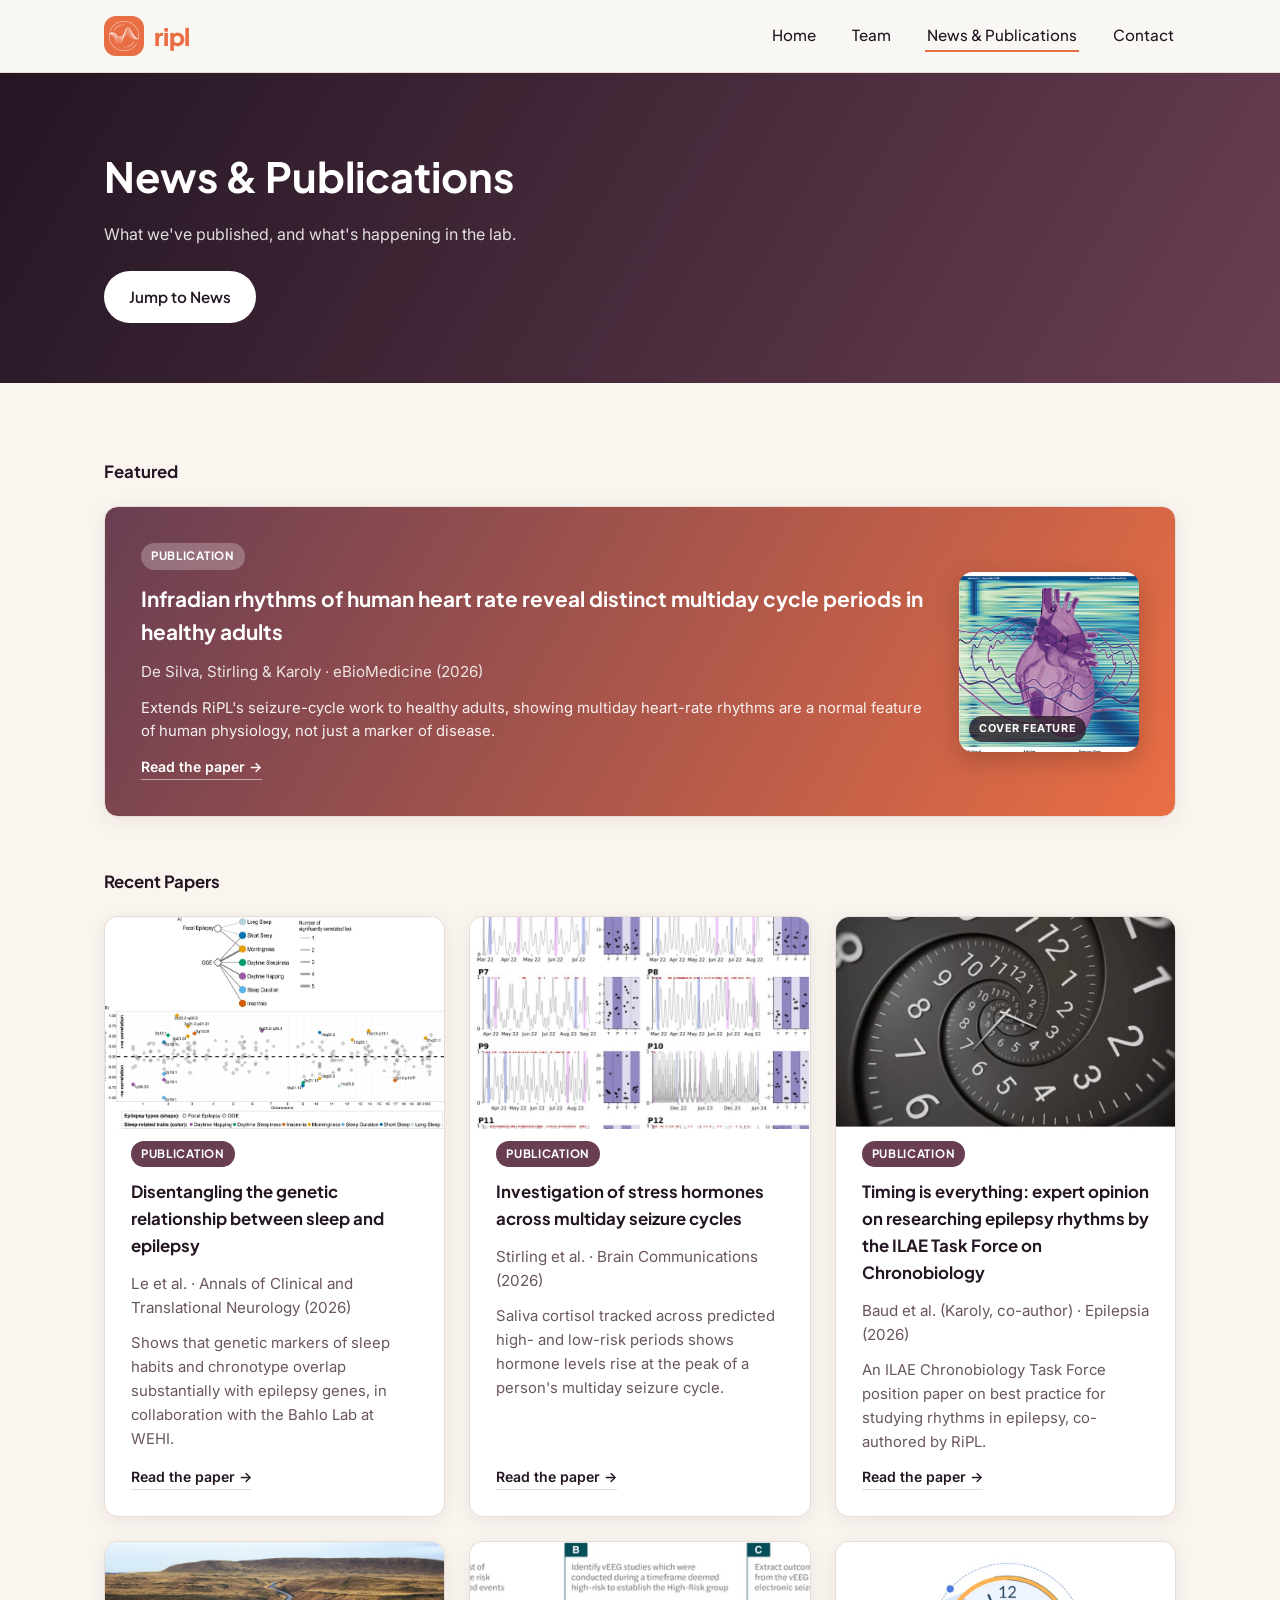
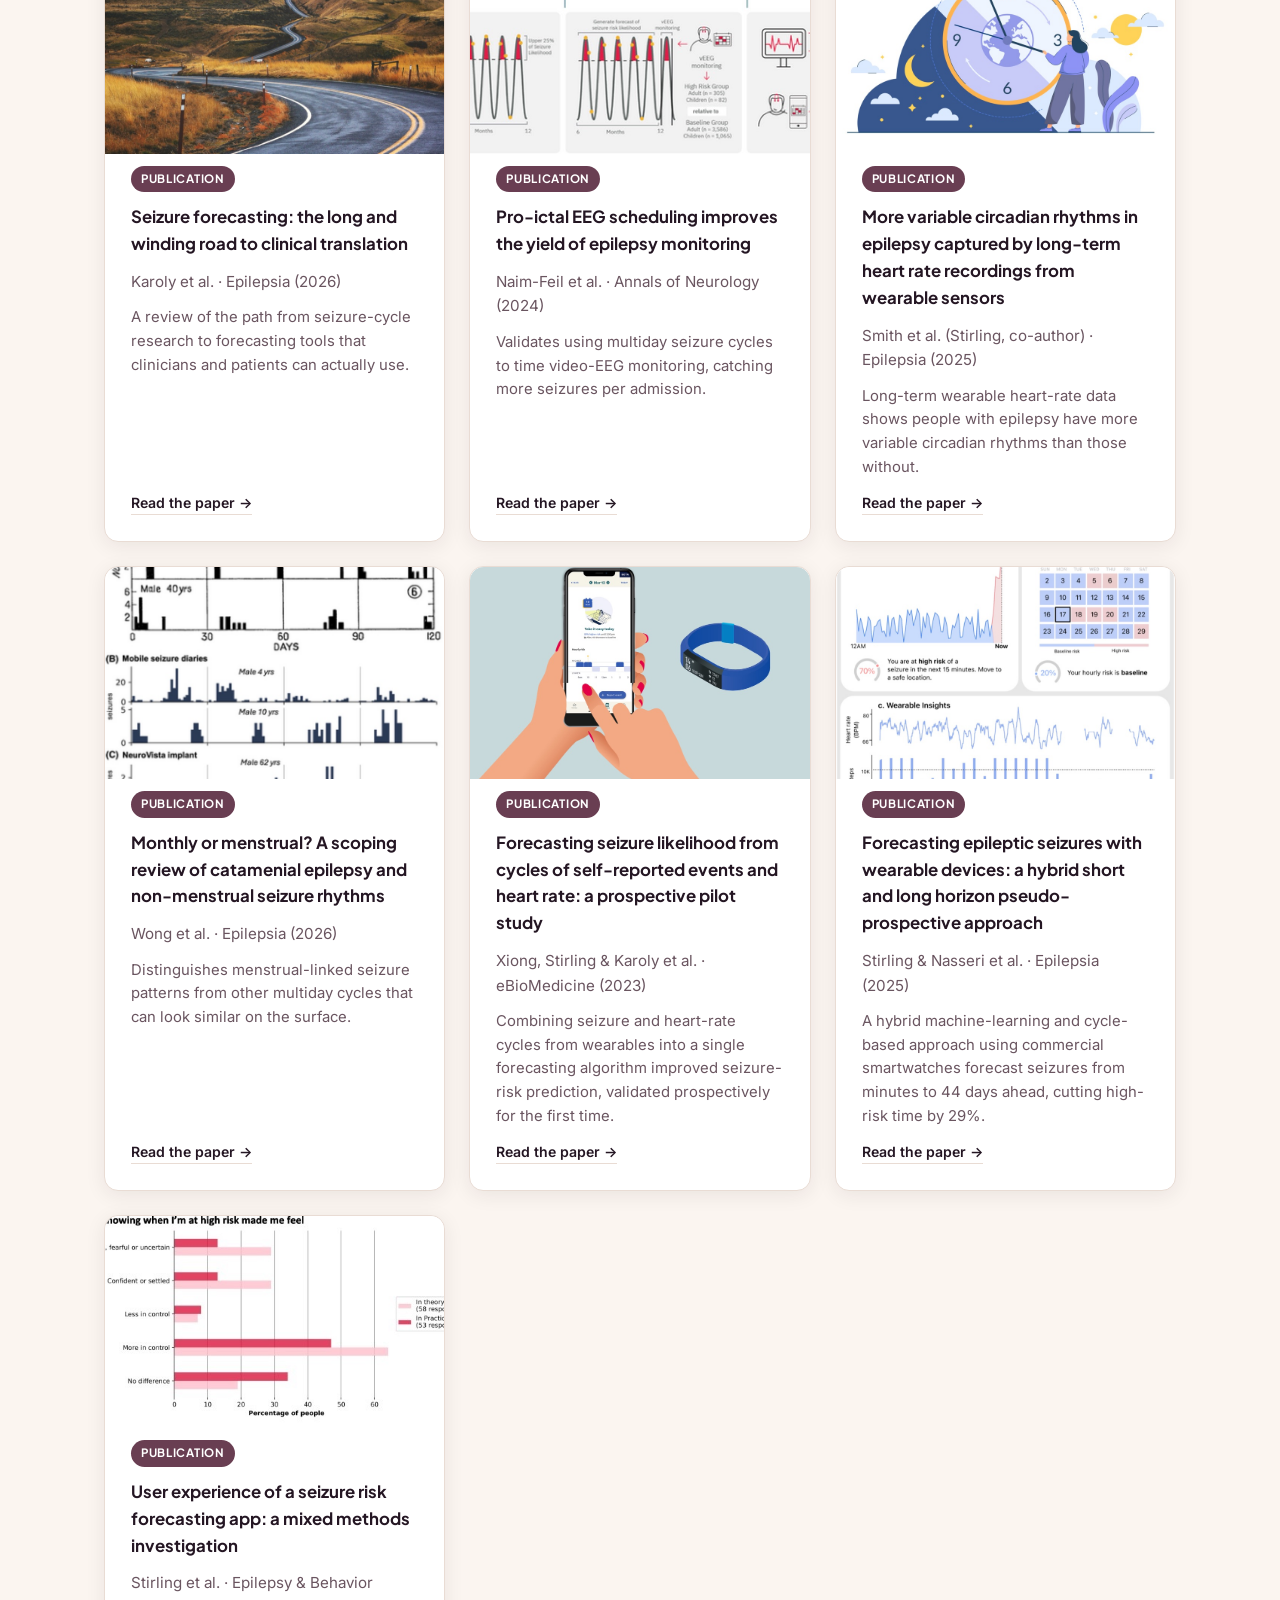
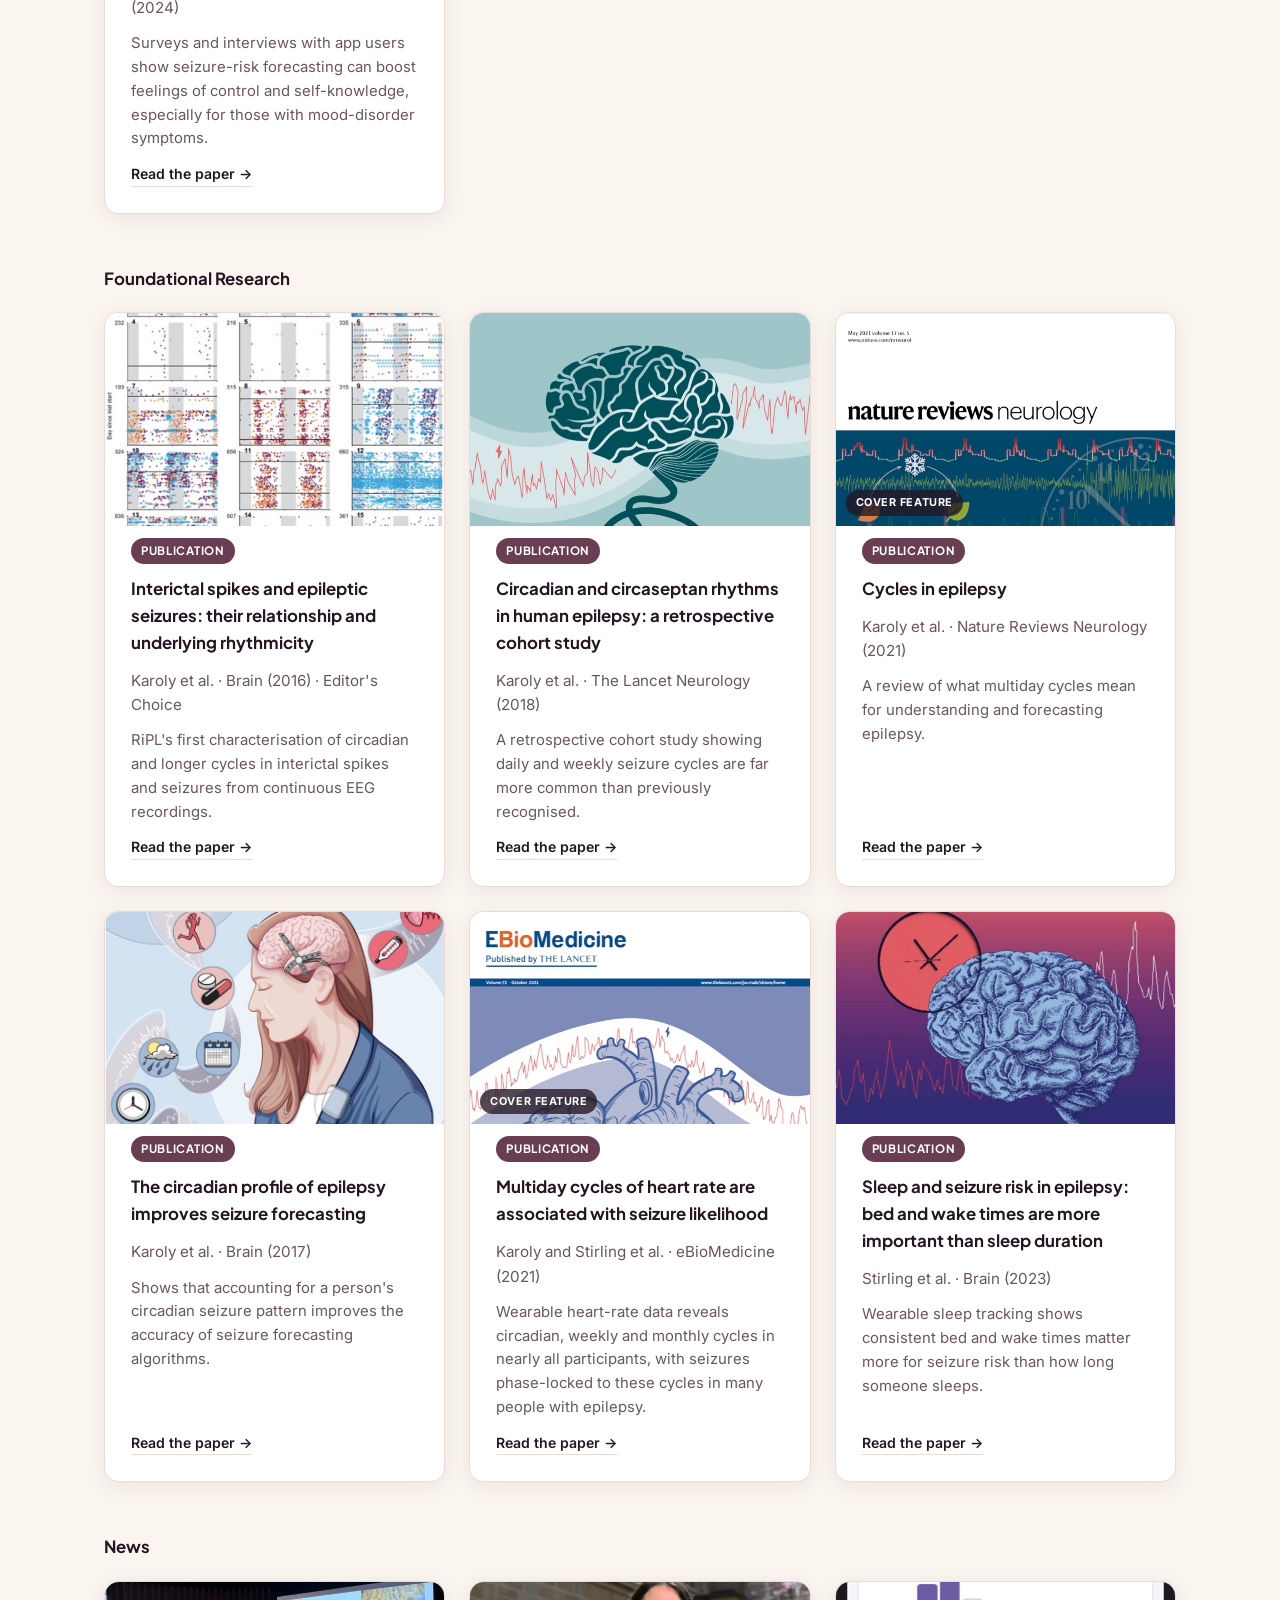
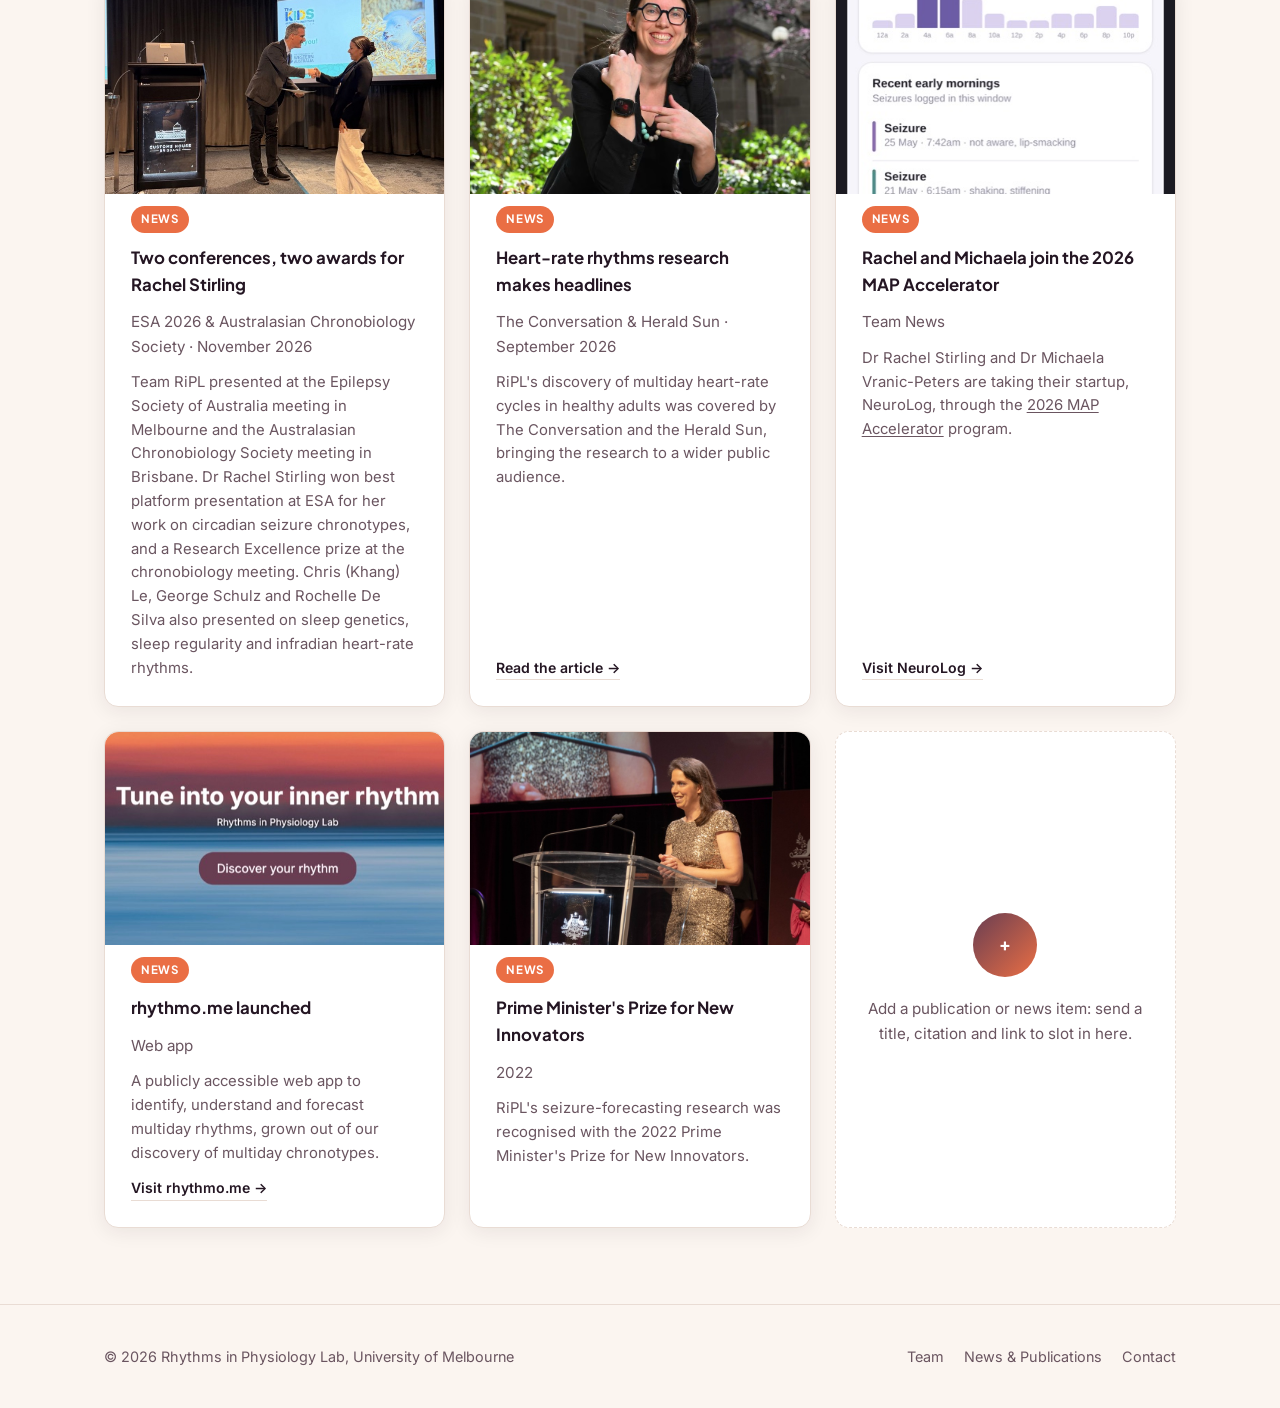
==== publications.html @ e1f2fd26 "Add Jump to News button to News & Publications hero Co-Authored-By: Claude Sonnet 5.5 <noreply@anthr" ====
<!DOCTYPE html>
<html lang="en">
<head>
<meta charset="UTF-8">
<meta name="viewport" content="width=device-width, initial-scale=1.0">
<title>News &amp; Publications | RiPL</title>
<meta name="description" content="Latest news and scientific publications from the Rhythms in Physiology Lab, University of Melbourne.">
<link rel="stylesheet" href="css/style.css?v=5">
<link rel="preconnect" href="https://fonts.googleapis.com">
<link rel="preconnect" href="https://fonts.gstatic.com" crossorigin>
<link href="https://fonts.googleapis.com/css2?family=Plus+Jakarta+Sans:wght@600;700;800&family=Inter:wght@400;500;600&display=swap" rel="stylesheet">
<link rel="icon" type="image/png" href="[data-uri]">
</head>
<body>

<header class="site-header">
  <nav class="nav">
    <a href="index.html" class="logo" aria-label="Rhythms in Physiology Lab (RiPL) home"><span class="logo-chip"><img src="assets/logo-mark.png" alt=""></span><span class="logo-word">ripl</span></a>
    <button class="nav-toggle" aria-label="Toggle navigation" aria-expanded="false">
      <span></span><span></span><span></span>
    </button>
    <ul class="nav-links">
      <li><a href="index.html">Home</a></li>
      <li><a href="team.html">Team</a></li>
      <li><a href="publications.html" aria-current="page">News &amp; Publications</a></li>
      <li><a href="index.html#contact">Contact</a></li>
    </ul>
  </nav>
</header>

<section class="page-hero">
  <div class="wrap">
    <h1>News &amp; Publications</h1>
    <p>What we've published, and what's happening in the lab.</p>
    <div class="btn-row">
      <a href="#news" class="btn btn-primary">Jump to News</a>
    </div>
  </div>
</section>

<section>
  <div class="wrap">

    <p class="team-group-title">Featured</p>
    <div class="card pub-card featured">
      <div class="pub-featured-content">
        <span class="badge publication">Publication</span>
        <h3>Infradian rhythms of human heart rate reveal distinct multiday cycle periods in healthy adults</h3>
        <p class="pub-meta">De Silva, Stirling &amp; Karoly · eBioMedicine (2026)</p>
        <p class="blurb">Extends RiPL's seizure-cycle work to healthy adults, showing multiday heart-rate rhythms are a normal feature of human physiology, not just a marker of disease.</p>
        <a class="read-more" href="https://www.thelancet.com/journals/ebiom/article/PIIS2352-3964(26)00328-2/fulltext" target="_blank" rel="noopener">Read the paper →</a>
      </div>
      <div class="pub-card-media featured-thumb">
        <img class="pub-card-image" src="assets/cover-ebiomedicine-2026-desilva.jpg" alt="eBioMedicine, September 2026 cover: Infradian rhythms of human heart rate reveal distinct multiday cycle periods in healthy adults">
        <span class="card-tag">Cover Feature</span>
      </div>
    </div>

    <p class="team-group-title">Recent Papers</p>
    <div class="grid pub-grid">

      <div class="card pub-card">
        <div class="pub-card-media">
          <img class="pub-card-image" src="assets/cover-acn-2026-le.jpg" alt="Network and chromosome plots showing genetic correlation between epilepsy types and sleep traits such as morningness, insomnia and sleep duration">
        </div>
        <span class="badge publication">Publication</span>
        <h3>Disentangling the genetic relationship between sleep and epilepsy</h3>
        <p class="pub-meta">Le et al. · Annals of Clinical and Translational Neurology (2026)</p>
        <p class="blurb">Shows that genetic markers of sleep habits and chronotype overlap substantially with epilepsy genes, in collaboration with the Bahlo Lab at WEHI.</p>
        <a class="read-more" href="https://onlinelibrary.wiley.com/doi/full/10.1002/acn3.70568" target="_blank" rel="noopener">Read the paper →</a>
      </div>

      <div class="card pub-card">
        <div class="pub-card-media">
          <img class="pub-card-image" src="assets/cover-braincomms-2026.jpg" alt="Forecasted seizure likelihood and cortisol levels across multiday cycles, from the stress hormones paper">
        </div>
        <span class="badge publication">Publication</span>
        <h3>Investigation of stress hormones across multiday seizure cycles</h3>
        <p class="pub-meta">Stirling et al. · Brain Communications (2026)</p>
        <p class="blurb">Saliva cortisol tracked across predicted high- and low-risk periods shows hormone levels rise at the peak of a person's multiday seizure cycle.</p>
        <a class="read-more" href="https://academic.oup.com/braincomms/article/8/3/fcag217/8703644" target="_blank" rel="noopener">Read the paper →</a>
      </div>

      <div class="card pub-card">
        <div class="pub-card-media">
          <img class="pub-card-image" src="assets/cover-epilepsia-2026-timing.jpg" alt="A spiralling clock face, illustrating 'Timing is everything'">
        </div>
        <span class="badge publication">Publication</span>
        <h3>Timing is everything: expert opinion on researching epilepsy rhythms by the ILAE Task Force on Chronobiology</h3>
        <p class="pub-meta">Baud et al. (Karoly, co-author) · Epilepsia (2026)</p>
        <p class="blurb">An ILAE Chronobiology Task Force position paper on best practice for studying rhythms in epilepsy, co-authored by RiPL.</p>
        <a class="read-more" href="https://onlinelibrary.wiley.com/doi/full/10.1002/epi.70077" target="_blank" rel="noopener">Read the paper →</a>
      </div>

      <div class="card pub-card">
        <div class="pub-card-media">
          <img class="pub-card-image" src="assets/cover-epilepsia-2026-translation.jpg" alt="A long, winding road through hills, illustrating the road to clinical translation">
        </div>
        <span class="badge publication">Publication</span>
        <h3>Seizure forecasting: the long and winding road to clinical translation</h3>
        <p class="pub-meta">Karoly et al. · Epilepsia (2026)</p>
        <p class="blurb">A review of the path from seizure-cycle research to forecasting tools that clinicians and patients can actually use.</p>
        <a class="read-more" href="https://onlinelibrary.wiley.com/doi/abs/10.1002/epi.70394" target="_blank" rel="noopener">Read the paper →</a>
      </div>

      <div class="card pub-card">
        <div class="pub-card-media">
          <img class="pub-card-image" src="assets/cover-annals-2024.jpg" alt="Figure showing the pro-ictal EEG scheduling method, from self-reported forecast to vEEG monitoring to outcome extraction">
        </div>
        <span class="badge publication">Publication</span>
        <h3>Pro-ictal EEG scheduling improves the yield of epilepsy monitoring</h3>
        <p class="pub-meta">Naim-Feil et al. · Annals of Neurology (2024)</p>
        <p class="blurb">Validates using multiday seizure cycles to time video-EEG monitoring, catching more seizures per admission.</p>
        <a class="read-more" href="https://onlinelibrary.wiley.com/doi/full/10.1002/ana.27078" target="_blank" rel="noopener">Read the paper →</a>
      </div>

      <div class="card pub-card">
        <div class="pub-card-media">
          <img class="pub-card-image" src="assets/cover-epilepsia-2025-circadian.jpg" alt="Illustration of a woman adjusting a giant clock with a globe at its centre, split between day and night">
        </div>
        <span class="badge publication">Publication</span>
        <h3>More variable circadian rhythms in epilepsy captured by long-term heart rate recordings from wearable sensors</h3>
        <p class="pub-meta">Smith et al. (Stirling, co-author) · Epilepsia (2025)</p>
        <p class="blurb">Long-term wearable heart-rate data shows people with epilepsy have more variable circadian rhythms than those without.</p>
        <a class="read-more" href="https://onlinelibrary.wiley.com/doi/10.1111/epi.18424" target="_blank" rel="noopener">Read the paper →</a>
      </div>

      <div class="card pub-card">
        <div class="pub-card-media">
          <img class="pub-card-image" src="assets/cover-epilepsia-2026-catamenial.jpg" alt="Historical seizure diary figures spanning 1938 physician logs to modern wearable and implant data">
        </div>
        <span class="badge publication">Publication</span>
        <h3>Monthly or menstrual? A scoping review of catamenial epilepsy and non-menstrual seizure rhythms</h3>
        <p class="pub-meta">Wong et al. · Epilepsia (2026)</p>
        <p class="blurb">Distinguishes menstrual-linked seizure patterns from other multiday cycles that can look similar on the surface.</p>
        <a class="read-more" href="https://onlinelibrary.wiley.com/doi/full/10.1002/epi.70424" target="_blank" rel="noopener">Read the paper →</a>
      </div>

      <div class="card pub-card">
        <div class="pub-card-media">
          <img class="pub-card-image" src="assets/cover-ebiomedicine-2023-xiong.jpg" alt="Illustration of hands holding a smartphone with a seizure risk forecast app, next to a wearable wristband">
        </div>
        <span class="badge publication">Publication</span>
        <h3>Forecasting seizure likelihood from cycles of self-reported events and heart rate: a prospective pilot study</h3>
        <p class="pub-meta">Xiong, Stirling &amp; Karoly et al. · eBioMedicine (2023)</p>
        <p class="blurb">Combining seizure and heart-rate cycles from wearables into a single forecasting algorithm improved seizure-risk prediction, validated prospectively for the first time.</p>
        <a class="read-more" href="https://www.thelancet.com/journals/ebiom/article/PIIS2352-3964(23)00221-9/fulltext" target="_blank" rel="noopener">Read the paper →</a>
      </div>

      <div class="card pub-card">
        <div class="pub-card-media">
          <img class="pub-card-image" src="assets/cover-epilepsia-2025-forecasting.jpg" alt="App screenshots of a seizure warning system, seizure risk calendar and wearable heart-rate insights, from the hybrid forecasting paper">
        </div>
        <span class="badge publication">Publication</span>
        <h3>Forecasting epileptic seizures with wearable devices: a hybrid short and long horizon pseudo-prospective approach</h3>
        <p class="pub-meta">Stirling &amp; Nasseri et al. · Epilepsia (2025)</p>
        <p class="blurb">A hybrid machine-learning and cycle-based approach using commercial smartwatches forecast seizures from minutes to 44 days ahead, cutting high-risk time by 29%.</p>
        <a class="read-more" href="https://pmc.ncbi.nlm.nih.gov/articles/PMC12344589/" target="_blank" rel="noopener">Read the paper →</a>
      </div>

      <div class="card pub-card">
        <div class="pub-card-media">
          <img class="pub-card-image" src="assets/cover-epilepsybehavior-2024-stirling.jpg" alt="Bar chart showing how knowing seizure risk made app users feel, in theory versus in practice">
        </div>
        <span class="badge publication">Publication</span>
        <h3>User experience of a seizure risk forecasting app: a mixed methods investigation</h3>
        <p class="pub-meta">Stirling et al. · Epilepsy &amp; Behavior (2024)</p>
        <p class="blurb">Surveys and interviews with app users show seizure-risk forecasting can boost feelings of control and self-knowledge, especially for those with mood-disorder symptoms.</p>
        <a class="read-more" href="https://www.sciencedirect.com/science/article/pii/S1525505024002579" target="_blank" rel="noopener">Read the paper →</a>
      </div>

    </div>

    <p class="team-group-title">Foundational Research</p>
    <div class="grid pub-grid">

      <div class="card pub-card">
        <div class="pub-card-media">
          <img class="pub-card-image" src="assets/cover-brain-2016.jpg" alt="Raster plots of interictal spikes and seizures over time, from the 2016 Brain paper">
        </div>
        <span class="badge publication">Publication</span>
        <h3>Interictal spikes and epileptic seizures: their relationship and underlying rhythmicity</h3>
        <p class="pub-meta">Karoly et al. · Brain (2016) · Editor's Choice</p>
        <p class="blurb">RiPL's first characterisation of circadian and longer cycles in interictal spikes and seizures from continuous EEG recordings.</p>
        <a class="read-more" href="https://academic.oup.com/brain/article-abstract/139/4/1066/2464379" target="_blank" rel="noopener">Read the paper →</a>
      </div>

      <div class="card pub-card">
        <div class="pub-card-media">
          <img class="pub-card-image" src="assets/cover-laneur-2018.jpg" alt="Illustration of a brain over an EEG-style trace, for the 2018 Lancet Neurology paper">
        </div>
        <span class="badge publication">Publication</span>
        <h3>Circadian and circaseptan rhythms in human epilepsy: a retrospective cohort study</h3>
        <p class="pub-meta">Karoly et al. · The Lancet Neurology (2018)</p>
        <p class="blurb">A retrospective cohort study showing daily and weekly seizure cycles are far more common than previously recognised.</p>
        <a class="read-more" href="https://www.thelancet.com/journals/laneur/article/PIIS1474-4422(18)30274-6/abstract" target="_blank" rel="noopener">Read the paper →</a>
      </div>

      <div class="card pub-card">
        <div class="pub-card-media">
          <img class="pub-card-image obj-top" src="assets/cover-natrevneurol-2021.jpg" alt="Nature Reviews Neurology, May 2021 cover: Cycles in Epilepsy">
          <span class="card-tag">Cover Feature</span>
        </div>
        <span class="badge publication">Publication</span>
        <h3>Cycles in epilepsy</h3>
        <p class="pub-meta">Karoly et al. · Nature Reviews Neurology (2021)</p>
        <p class="blurb">A review of what multiday cycles mean for understanding and forecasting epilepsy.</p>
        <a class="read-more" href="https://www.nature.com/articles/s41582-021-00464-1" target="_blank" rel="noopener">Read the paper →</a>
      </div>

      <div class="card pub-card">
        <div class="pub-card-media">
          <img class="pub-card-image" src="assets/cover-brain-2017.jpg" alt="Illustration of a person with a wearable brain monitor and multiple physiological data streams, for the circadian profile of epilepsy paper">
        </div>
        <span class="badge publication">Publication</span>
        <h3>The circadian profile of epilepsy improves seizure forecasting</h3>
        <p class="pub-meta">Karoly et al. · Brain (2017)</p>
        <p class="blurb">Shows that accounting for a person's circadian seizure pattern improves the accuracy of seizure forecasting algorithms.</p>
        <a class="read-more" href="https://academic.oup.com/brain/article/140/8/2169/4032453" target="_blank" rel="noopener">Read the paper →</a>
      </div>

      <div class="card pub-card">
        <div class="pub-card-media">
          <img class="pub-card-image obj-top" src="assets/cover-ebiomedicine-2021.jpg" alt="eBioMedicine, October 2021 cover: Multiday cycles of heart rate are associated with seizure likelihood">
          <span class="card-tag">Cover Feature</span>
        </div>
        <span class="badge publication">Publication</span>
        <h3>Multiday cycles of heart rate are associated with seizure likelihood</h3>
        <p class="pub-meta">Karoly and Stirling et al. · eBioMedicine (2021)</p>
        <p class="blurb">Wearable heart-rate data reveals circadian, weekly and monthly cycles in nearly all participants, with seizures phase-locked to these cycles in many people with epilepsy.</p>
        <a class="read-more" href="https://www.ncbi.nlm.nih.gov/pmc/articles/PMC8517288/" target="_blank" rel="noopener">Read the paper →</a>
      </div>

      <div class="card pub-card">
        <div class="pub-card-media">
          <img class="pub-card-image" src="assets/cover-brain-2023.jpg" alt="Illustration of a brain and clock over an EEG-style trace, for the sleep and seizure risk paper">
        </div>
        <span class="badge publication">Publication</span>
        <h3>Sleep and seizure risk in epilepsy: bed and wake times are more important than sleep duration</h3>
        <p class="pub-meta">Stirling et al. · Brain (2023)</p>
        <p class="blurb">Wearable sleep tracking shows consistent bed and wake times matter more for seizure risk than how long someone sleeps.</p>
        <a class="read-more" href="https://academic.oup.com/brain/article/146/7/2803/6895198" target="_blank" rel="noopener">Read the paper →</a>
      </div>

    </div>

    <p class="team-group-title" id="news">News</p>
    <div class="grid pub-grid">

      <div class="card pub-card">
        <div class="pub-card-media">
          <img class="pub-card-image" src="assets/news-conferences-2026-awards.jpg" alt="Dr Rachel Stirling receiving a prize on stage at the Australasian Chronobiology Society annual meeting in Brisbane">
        </div>
        <span class="badge news">News</span>
        <h3>Two conferences, two awards for Rachel Stirling</h3>
        <p class="pub-meta">ESA 2026 &amp; Australasian Chronobiology Society · November 2026</p>
        <p class="blurb">Team RiPL presented at the Epilepsy Society of Australia meeting in Melbourne and the Australasian Chronobiology Society meeting in Brisbane. Dr Rachel Stirling won best platform presentation at ESA for her work on circadian seizure chronotypes, and a Research Excellence prize at the chronobiology meeting. Chris (Khang) Le, George Schulz and Rochelle De Silva also presented on sleep genetics, sleep regularity and infradian heart-rate rhythms.</p>
      </div>

      <div class="card pub-card">
        <div class="pub-card-media">
          <img class="pub-card-image" src="assets/news-media-2026-heart-rate.jpg" alt="Dr Pip Karoly wearing a smartwatch, photographed for Herald Sun coverage of RiPL's heart-rate rhythms research">
        </div>
        <span class="badge news">News</span>
        <h3>Heart-rate rhythms research makes headlines</h3>
        <p class="pub-meta">The Conversation &amp; Herald Sun · September 2026</p>
        <p class="blurb">RiPL's discovery of multiday heart-rate cycles in healthy adults was covered by The Conversation and the Herald Sun, bringing the research to a wider public audience.</p>
        <a class="read-more" href="https://theconversation.com/data-from-more-than-600-people-shows-resting-heart-rates-have-their-own-secret-rhythm-290635" target="_blank" rel="noopener">Read the article →</a>
      </div>

      <div class="card pub-card">
        <div class="pub-card-media">
          <img class="pub-card-image" src="assets/news-neurolog-map.jpg" alt="A screenshot of the NeuroLog app showing a seizure morning pattern insight">
        </div>
        <span class="badge news">News</span>
        <h3>Rachel and Michaela join the 2026 MAP Accelerator</h3>
        <p class="pub-meta">Team News</p>
        <p class="blurb">Dr Rachel Stirling and Dr Michaela Vranic-Peters are taking their startup, NeuroLog, through the <a href="https://resplendent-frangipane-8c1cf6.netlify.app/" target="_blank" rel="noopener">2026 MAP Accelerator</a> program.</p>
        <a class="read-more" href="https://neurologapp.com/" target="_blank" rel="noopener">Visit NeuroLog →</a>
      </div>

      <div class="card pub-card">
        <div class="pub-card-media">
          <img class="pub-card-image" src="assets/news-rhythmo-launch.jpg" alt="The rhythmo.me landing page: Tune into your inner rhythm">
        </div>
        <span class="badge news">News</span>
        <h3>rhythmo.me launched</h3>
        <p class="pub-meta">Web app</p>
        <p class="blurb">A publicly accessible web app to identify, understand and forecast multiday rhythms, grown out of our discovery of multiday chronotypes.</p>
        <a class="read-more" href="https://rhythmo.me" target="_blank" rel="noopener">Visit rhythmo.me →</a>
      </div>

      <div class="card pub-card">
        <div class="pub-card-media">
          <img class="pub-card-image" src="assets/news-pm-prize-2022.jpg" alt="Dr Pip Karoly accepting the 2022 Prime Minister's Prize for New Innovators">
        </div>
        <span class="badge news">News</span>
        <h3>Prime Minister's Prize for New Innovators</h3>
        <p class="pub-meta">2022</p>
        <p class="blurb">RiPL's seizure-forecasting research was recognised with the 2022 Prime Minister's Prize for New Innovators.</p>
      </div>

      <div class="card pub-card placeholder">
        <div class="avatar" style="margin-bottom:0;">+</div>
        <p style="margin:8px 0 0;">Add a publication or news item: send a title, citation and link to slot in here.</p>
      </div>

    </div>

  </div>
</section>

<footer>
  <div class="wrap footer-inner">
    <span>© <span id="year"></span> Rhythms in Physiology Lab, University of Melbourne</span>
    <ul class="footer-links">
      <li><a href="team.html">Team</a></li>
      <li><a href="publications.html">News &amp; Publications</a></li>
      <li><a href="mailto:karolyp@unimelb.edu.au">Contact</a></li>
    </ul>
  </div>
</footer>

<script src="js/main.js"></script>
</body>
</html>
---- css/style.css ----
:root {
  --night: #241623;
  --dusk: #693e52;
  --dawn: #ea6e44;
  --day: #f3a560;
  --blue: #5a8eb1;
  --bg: #fbf5f0;
  --surface: #ffffff;
  --text: #241623;
  --text-muted: #6a5560;
  --border: #e9dcd4;
  --radius: 14px;
  --max-width: 1120px;
  --shadow: 0 4px 20px rgba(42, 26, 35, 0.08);
  --font-display: "Plus Jakarta Sans", -apple-system, BlinkMacSystemFont, "Segoe UI", sans-serif;
  --font-body: "Inter", -apple-system, BlinkMacSystemFont, "Segoe UI", Roboto, sans-serif;
}

* { box-sizing: border-box; }

html { scroll-behavior: smooth; }

body {
  margin: 0;
  font-family: var(--font-body);
  background: var(--bg);
  color: var(--text);
  line-height: 1.6;
}

h1, h2, h3,
.logo, .btn, .nav-links a,
.eyebrow, .eyebrow-dark,
.badge, .stat-num, .filter-btn,
.team-card .role {
  font-family: var(--font-display);
}

img { max-width: 100%; display: block; }

a { color: inherit; }

.wrap {
  max-width: var(--max-width);
  margin: 0 auto;
  padding: 0 24px;
}

/* ---------- Nav ---------- */
.site-header {
  position: sticky;
  top: 0;
  z-index: 50;
  background: rgba(250, 248, 245, 0.92);
  backdrop-filter: blur(8px);
  border-bottom: 1px solid var(--border);
}

.nav {
  display: flex;
  align-items: center;
  justify-content: space-between;
  padding: 16px 24px;
  max-width: var(--max-width);
  margin: 0 auto;
}

.logo {
  display: flex;
  align-items: center;
  gap: 10px;
  text-decoration: none;
}

.logo-chip {
  width: 40px;
  height: 40px;
  border-radius: 12px;
  background: var(--dawn);
  display: flex;
  align-items: center;
  justify-content: center;
  flex-shrink: 0;
}

.logo-chip img {
  height: 30px;
  width: auto;
  filter: brightness(0) invert(1);
  display: block;
}

.logo-word {
  font-family: var(--font-display);
  font-weight: 800;
  font-size: 1.5rem;
  color: var(--dawn);
  letter-spacing: -0.01em;
}

.nav-links {
  display: flex;
  gap: 32px;
  list-style: none;
  margin: 0;
  padding: 0;
}

.nav-links a {
  text-decoration: none;
  color: var(--text);
  font-size: 0.95rem;
  font-weight: 500;
  padding: 6px 2px;
  border-bottom: 2px solid transparent;
  transition: border-color 0.15s ease, color 0.15s ease;
}

.nav-links a:hover,
.nav-links a[aria-current="page"] {
  border-bottom-color: var(--dawn);
}

.nav-toggle {
  display: none;
  background: none;
  border: none;
  cursor: pointer;
  padding: 6px;
}

.nav-toggle span {
  display: block;
  width: 24px;
  height: 2px;
  background: var(--night);
  margin: 5px 0;
  transition: transform 0.2s ease, opacity 0.2s ease;
}

@media (max-width: 760px) {
  .nav-toggle { display: block; }
  .nav-links {
    position: absolute;
    top: 100%;
    left: 0;
    right: 0;
    background: var(--surface);
    flex-direction: column;
    gap: 0;
    border-bottom: 1px solid var(--border);
    max-height: 0;
    overflow: hidden;
    transition: max-height 0.25s ease;
  }
  .nav-links.open { max-height: 340px; }
  .nav-links li { border-top: 1px solid var(--border); }
  .nav-links a { display: block; padding: 14px 24px; }
}

/* ---------- Hero ---------- */
.hero {
  position: relative;
  overflow: hidden;
  background: linear-gradient(120deg, var(--night) 0%, var(--dusk) 45%, var(--dawn) 85%, var(--day) 100%);
  color: #fff;
  padding: 96px 0 110px;
}

.hero-wave {
  position: absolute;
  bottom: -2px;
  left: 0;
  width: 100%;
  line-height: 0;
}

.hero-inner {
  max-width: var(--max-width);
  margin: 0 auto;
  padding: 0 24px;
  position: relative;
  z-index: 2;
}

.eyebrow {
  text-transform: uppercase;
  letter-spacing: 0.14em;
  font-size: 0.8rem;
  font-weight: 600;
  opacity: 0.85;
  margin: 0 0 18px;
}

.hero h1 {
  font-size: clamp(2.2rem, 5vw, 3.4rem);
  line-height: 1.12;
  margin: 0 0 20px;
  max-width: 780px;
}

.hero p {
  font-size: 1.1rem;
  max-width: 640px;
  opacity: 0.92;
  margin: 0 0 34px;
}

.btn-row { display: flex; flex-wrap: wrap; gap: 14px; }

.btn {
  display: inline-flex;
  align-items: center;
  gap: 8px;
  padding: 13px 24px;
  border-radius: 999px;
  font-weight: 600;
  font-size: 0.95rem;
  text-decoration: none;
  transition: transform 0.15s ease, box-shadow 0.15s ease;
  border: 1.5px solid transparent;
}

.btn:hover { transform: translateY(-1px); }

.btn-primary {
  background: #fff;
  color: var(--night);
}

.btn-primary:hover { box-shadow: 0 6px 18px rgba(0,0,0,0.18); }

.btn-secondary {
  background: transparent;
  color: #fff;
  border-color: rgba(255,255,255,0.55);
}

.btn-secondary:hover { background: rgba(255,255,255,0.12); }

.btn-cta {
  background: var(--dawn);
  color: #fff;
}

.btn-cta:hover { box-shadow: 0 6px 18px rgba(234, 110, 68, 0.35); }

.about-section .btn-cta { margin-top: 10px; }

/* ---------- Sections ---------- */
section { padding: 76px 0; }

.section-head {
  max-width: 680px;
  margin: 0 0 44px;
}

.section-head.center { margin-left: auto; margin-right: auto; text-align: center; }

.eyebrow-dark {
  color: var(--dawn);
  text-transform: uppercase;
  letter-spacing: 0.12em;
  font-size: 0.78rem;
  font-weight: 700;
  margin: 0 0 10px;
}

h2 {
  font-size: clamp(1.6rem, 3vw, 2.1rem);
  margin: 0 0 14px;
  line-height: 1.2;
}

.lede {
  font-size: 1.05rem;
  color: var(--text-muted);
  margin: 0;
}

.about-section {
  position: relative;
  background-image:
    linear-gradient(to bottom, rgba(251, 245, 240, 0.3) 0%, rgba(251, 245, 240, 0.6) 55%, var(--bg) 100%),
    url('../assets/texture-sand-ripples.jpg');
  background-size: cover, cover;
  background-position: center, center;
  background-repeat: no-repeat, no-repeat;
}

.about-section p {
  font-size: 1.05rem;
  color: var(--text-muted);
  max-width: 800px;
}

/* ---------- Cards / Grid ---------- */
.grid {
  display: grid;
  gap: 24px;
  grid-template-columns: repeat(auto-fit, minmax(230px, 1fr));
}

.card {
  background: var(--surface);
  border: 1px solid var(--border);
  border-radius: var(--radius);
  padding: 26px;
  box-shadow: var(--shadow);
}

.card-top-bar {
  width: 40px;
  height: 4px;
  border-radius: 4px;
  margin-bottom: 18px;
  background: var(--dawn);
}

.card h3 {
  margin: 0 0 8px;
  font-size: 1.08rem;
}

.card p {
  margin: 0;
  color: var(--text-muted);
  font-size: 0.95rem;
}

.research-grid .card:nth-child(1) .card-top-bar { background: var(--dawn); }
.research-grid .card:nth-child(2) .card-top-bar { background: var(--dusk); }
.research-grid .card:nth-child(3) .card-top-bar { background: var(--day); }
.research-grid .card:nth-child(4) .card-top-bar { background: var(--blue); }
.research-grid .card:nth-child(5) .card-top-bar { background: var(--dawn); }

/* ---------- Capabilities (two-column) ---------- */
.capabilities {
  background: var(--surface);
  border-top: 1px solid var(--border);
  border-bottom: 1px solid var(--border);
}

.cap-cols {
  display: grid;
  grid-template-columns: 1fr 1fr;
  gap: 40px;
}

@media (max-width: 700px) {
  .cap-cols { grid-template-columns: 1fr; }
}

.cap-cols ul {
  margin: 0;
  padding: 0;
  list-style: none;
}

.cap-cols li {
  padding: 10px 0 10px 26px;
  position: relative;
  color: var(--text-muted);
  border-bottom: 1px solid var(--border);
}

.cap-cols li:last-child { border-bottom: none; }

.cap-cols li::before {
  content: "";
  position: absolute;
  left: 0;
  top: 18px;
  width: 8px;
  height: 8px;
  border-radius: 50%;
  background: var(--dawn);
}

/* ---------- Stats ---------- */
.stats {
  background: linear-gradient(120deg, var(--night), var(--dusk));
  color: #fff;
}

.stats .grid { grid-template-columns: repeat(auto-fit, minmax(220px, 1fr)); }

.stat-block .stat-num {
  font-size: 2.1rem;
  font-weight: 700;
  margin: 0 0 6px;
  background: linear-gradient(90deg, var(--day), var(--dawn));
  -webkit-background-clip: text;
  background-clip: text;
  color: transparent;
}

.stat-block p { color: rgba(255,255,255,0.82); margin: 0; font-size: 0.95rem; }

/* ---------- Contact / CTA ---------- */
.contact-band {
  background: var(--surface);
}

.contact-card {
  background: var(--night);
  color: #fff;
  border-radius: 20px;
  padding: 48px;
  display: flex;
  flex-wrap: wrap;
  gap: 28px;
  align-items: center;
  justify-content: space-between;
}

.contact-card h2 { margin: 0 0 8px; }
.contact-card p { margin: 0; color: rgba(255,255,255,0.78); }
.contact-card a.btn-primary { white-space: nowrap; }

/* ---------- Footer ---------- */
footer {
  border-top: 1px solid var(--border);
  padding: 40px 0;
  font-size: 0.9rem;
  color: var(--text-muted);
}

.footer-inner {
  display: flex;
  flex-wrap: wrap;
  gap: 16px;
  align-items: center;
  justify-content: space-between;
}

.footer-links { display: flex; gap: 20px; list-style: none; padding: 0; margin: 0; }
.footer-links a { text-decoration: none; color: var(--text-muted); }
.footer-links a:hover { color: var(--dawn); }

/* ---------- Page header (inner pages) ---------- */
.page-hero {
  background: linear-gradient(120deg, var(--night), var(--dusk));
  color: #fff;
  padding: 70px 0 60px;
}

.page-hero h1 { margin: 0 0 12px; font-size: clamp(2rem, 4vw, 2.6rem); }
.page-hero p { margin: 0; max-width: 620px; color: rgba(255,255,255,0.85); }
.page-hero .btn-row { margin-top: 24px; }

#news { scroll-margin-top: 90px; }

/* ---------- Team ---------- */
.team-group-title {
  font-family: var(--font-display);
  font-size: 1.05rem;
  font-weight: 700;
  color: var(--text);
  margin: 0 0 20px;
}

section > .wrap > .team-group-title:not(:first-child) {
  margin-top: 52px;
}

.team-grid {
  grid-template-columns: repeat(auto-fit, minmax(240px, 1fr));
}

.team-card {
  text-align: left;
}

.avatar {
  width: 64px;
  height: 64px;
  border-radius: 50%;
  display: flex;
  align-items: center;
  justify-content: center;
  font-weight: 700;
  color: #fff;
  background: linear-gradient(135deg, var(--dusk), var(--dawn));
  margin-bottom: 16px;
  font-size: 1.1rem;
  overflow: hidden;
}

.avatar img {
  width: 100%;
  height: 100%;
  object-fit: cover;
  display: block;
}

.team-card .role {
  color: var(--dawn);
  font-weight: 600;
  font-size: 0.85rem;
  text-transform: uppercase;
  letter-spacing: 0.05em;
  margin: 0 0 10px;
}

.team-card a.email {
  display: inline-block;
  margin-top: 14px;
  font-size: 0.88rem;
  font-weight: 600;
  color: var(--night);
  text-decoration: none;
  border-bottom: 1px solid var(--border);
}

.team-card.placeholder {
  border: 1.5px dashed var(--border);
  box-shadow: none;
  display: flex;
  flex-direction: column;
  align-items: flex-start;
  justify-content: center;
  min-height: 200px;
  color: var(--text-muted);
}

.team-card.placeholder .avatar {
  background: var(--bg);
  border: 1.5px dashed var(--border);
  color: var(--text-muted);
}

/* ---------- Publications / News tiles ---------- */
.filter-row {
  display: flex;
  gap: 10px;
  margin-bottom: 32px;
  flex-wrap: wrap;
}

.filter-btn {
  border: 1px solid var(--border);
  background: var(--surface);
  border-radius: 999px;
  padding: 8px 18px;
  font-size: 0.88rem;
  font-weight: 600;
  cursor: pointer;
  color: var(--text-muted);
  transition: all 0.15s ease;
}

.filter-btn:hover { border-color: var(--dawn); color: var(--night); }

.filter-btn.active {
  background: var(--night);
  border-color: var(--night);
  color: #fff;
}

.pub-grid { grid-template-columns: repeat(auto-fit, minmax(280px, 1fr)); }

.pub-card {
  display: flex;
  flex-direction: column;
  gap: 12px;
}

.badge {
  align-self: flex-start;
  font-size: 0.72rem;
  font-weight: 700;
  text-transform: uppercase;
  letter-spacing: 0.06em;
  padding: 4px 10px;
  border-radius: 999px;
  color: #fff;
}

.badge.publication { background: var(--dusk); }
.badge.news { background: var(--dawn); }

.pub-card h3 { font-size: 1.05rem; margin: 0; }

.pub-meta {
  font-size: 0.85rem;
  color: var(--text-muted);
  margin: 0;
}

.pub-card p.blurb {
  color: var(--text-muted);
  font-size: 0.93rem;
  margin: 0;
  flex-grow: 1;
}

.pub-card a.read-more {
  font-size: 0.88rem;
  font-weight: 600;
  color: var(--night);
  text-decoration: none;
  border-bottom: 1px solid var(--border);
  align-self: flex-start;
}

.pub-card a.read-more:hover { border-color: var(--dawn); }

.pub-card.placeholder {
  border: 1.5px dashed var(--border);
  box-shadow: none;
  align-items: center;
  justify-content: center;
  text-align: center;
  color: var(--text-muted);
  min-height: 220px;
}

.pub-card p.blurb a {
  color: inherit;
  text-decoration: underline;
  text-underline-offset: 2px;
}

/* ---------- Featured publication ---------- */
.pub-card.featured {
  background: linear-gradient(120deg, var(--dusk), var(--dawn));
  color: #fff;
  padding: 36px;
  margin-bottom: 12px;
  flex-direction: row;
  align-items: center;
  gap: 32px;
}

.pub-featured-content {
  display: flex;
  flex-direction: column;
  gap: 12px;
  flex: 1;
  min-width: 0;
}

.pub-card.featured .badge { background: rgba(255, 255, 255, 0.25); }
.pub-card.featured h3 { font-size: 1.3rem; }
.pub-card.featured .pub-meta { color: rgba(255, 255, 255, 0.85); }
.pub-card.featured p.blurb { color: rgba(255, 255, 255, 0.92); }

.pub-card.featured a.read-more {
  color: #fff;
  border-bottom-color: rgba(255, 255, 255, 0.5);
}

.pub-card.featured a.read-more:hover { border-bottom-color: #fff; }

.pub-card.featured .featured-thumb {
  flex: 0 0 180px;
  margin: 0;
  border-radius: 14px;
  overflow: hidden;
  box-shadow: 0 8px 24px rgba(0, 0, 0, 0.2);
}

.pub-card.featured .featured-thumb .pub-card-image {
  aspect-ratio: 1 / 1;
  border-radius: 0;
}

@media (max-width: 700px) {
  .pub-card.featured {
    flex-direction: column;
    align-items: stretch;
  }
  .pub-card.featured .featured-thumb { flex-basis: auto; }
}

/* ---------- Publication / news cover images ---------- */
.pub-card-media {
  position: relative;
  margin: -26px -26px 0;
}

.pub-card-image {
  width: 100%;
  aspect-ratio: 16 / 10;
  object-fit: cover;
  object-position: center;
  display: block;
  border-radius: var(--radius) var(--radius) 0 0;
}

.pub-card-image.obj-top { object-position: top; }

.card-tag {
  position: absolute;
  bottom: 10px;
  left: 10px;
  background: rgba(36, 22, 35, 0.78);
  color: #fff;
  font-size: 0.68rem;
  font-weight: 700;
  text-transform: uppercase;
  letter-spacing: 0.05em;
  padding: 4px 10px;
  border-radius: 999px;
}
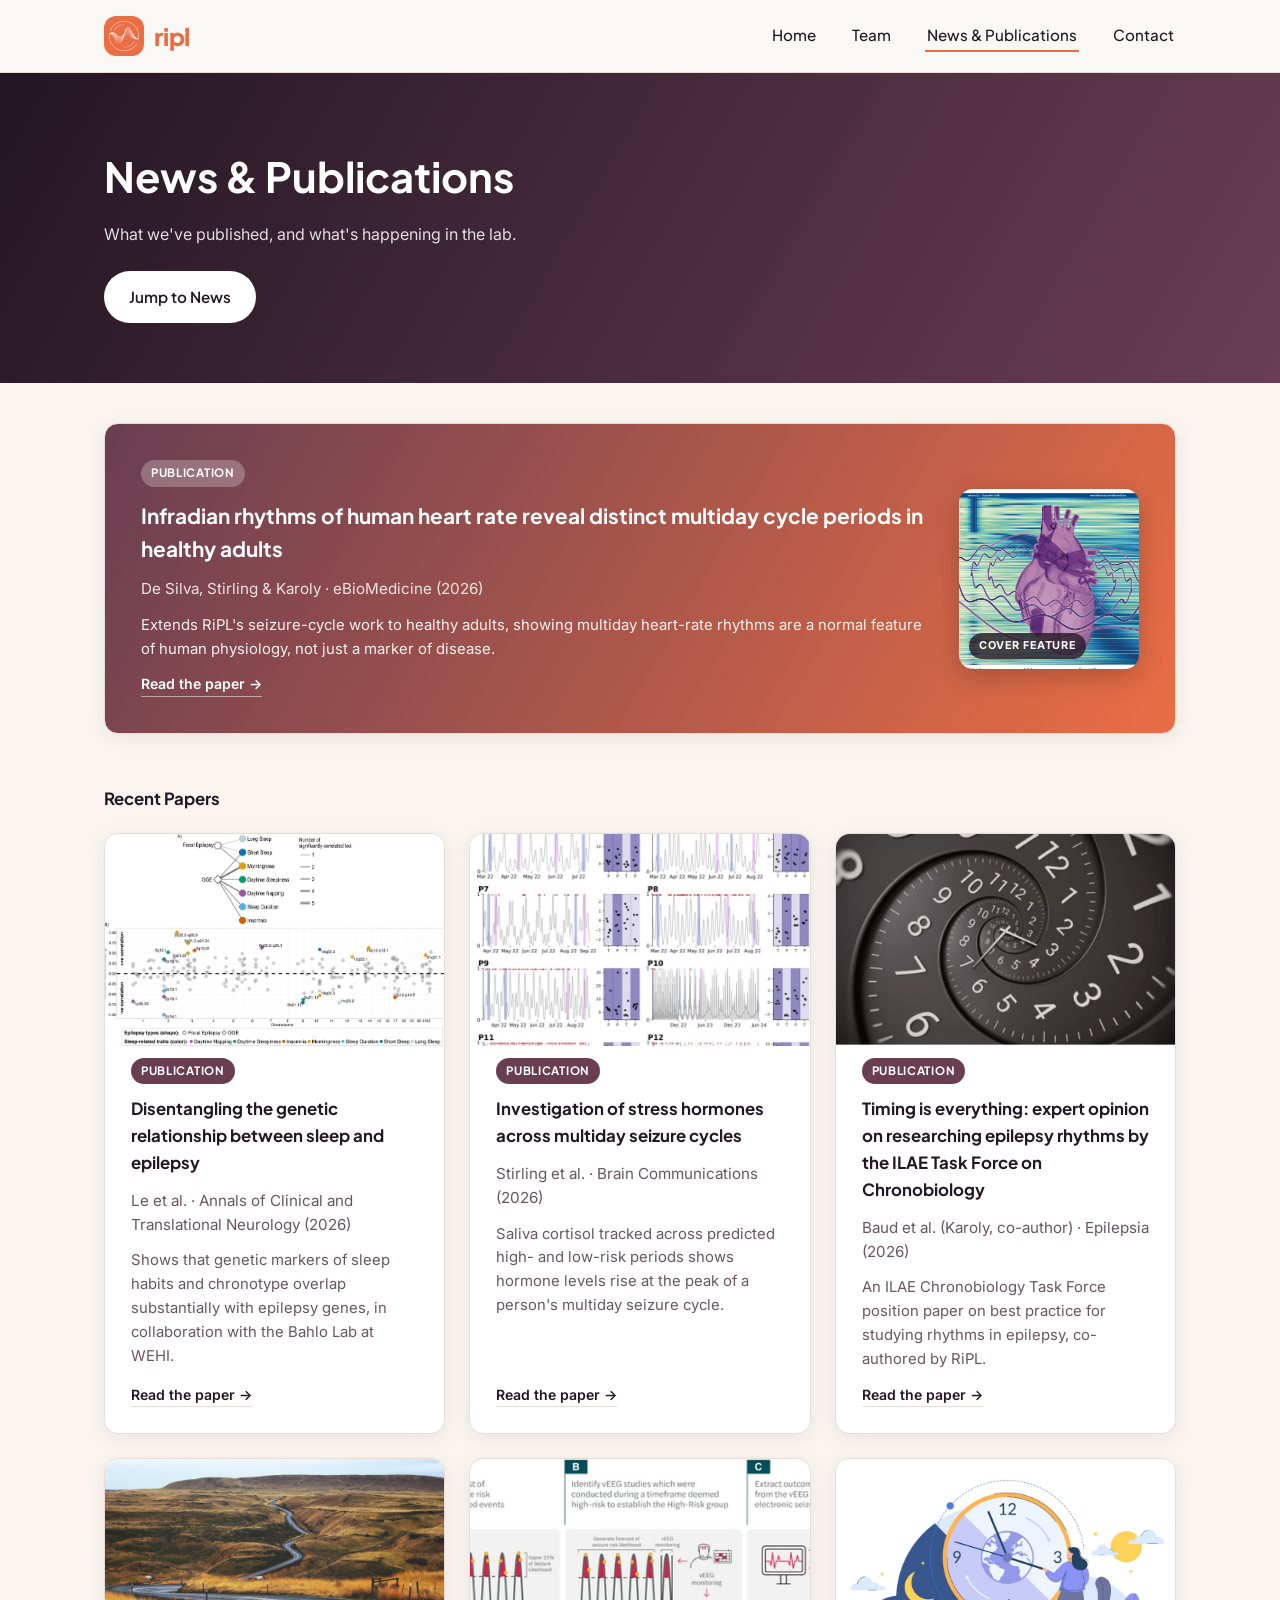
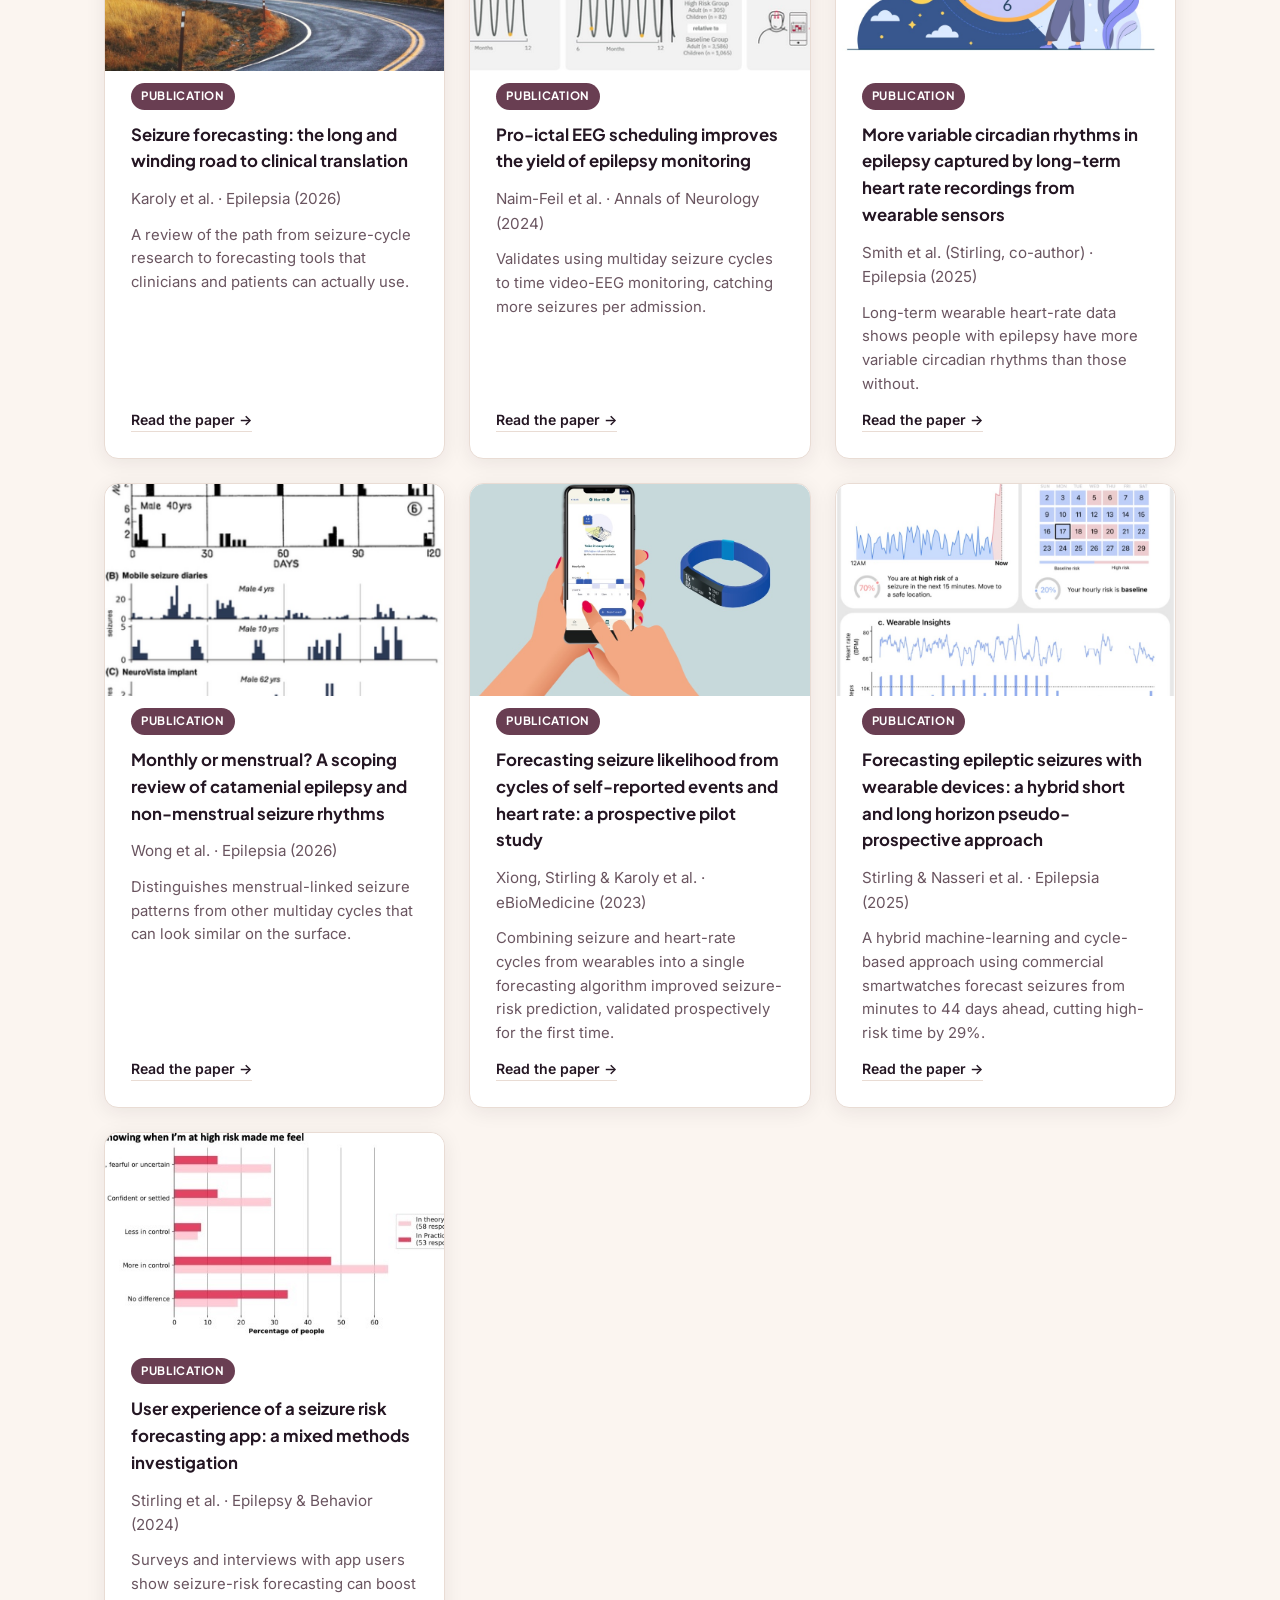
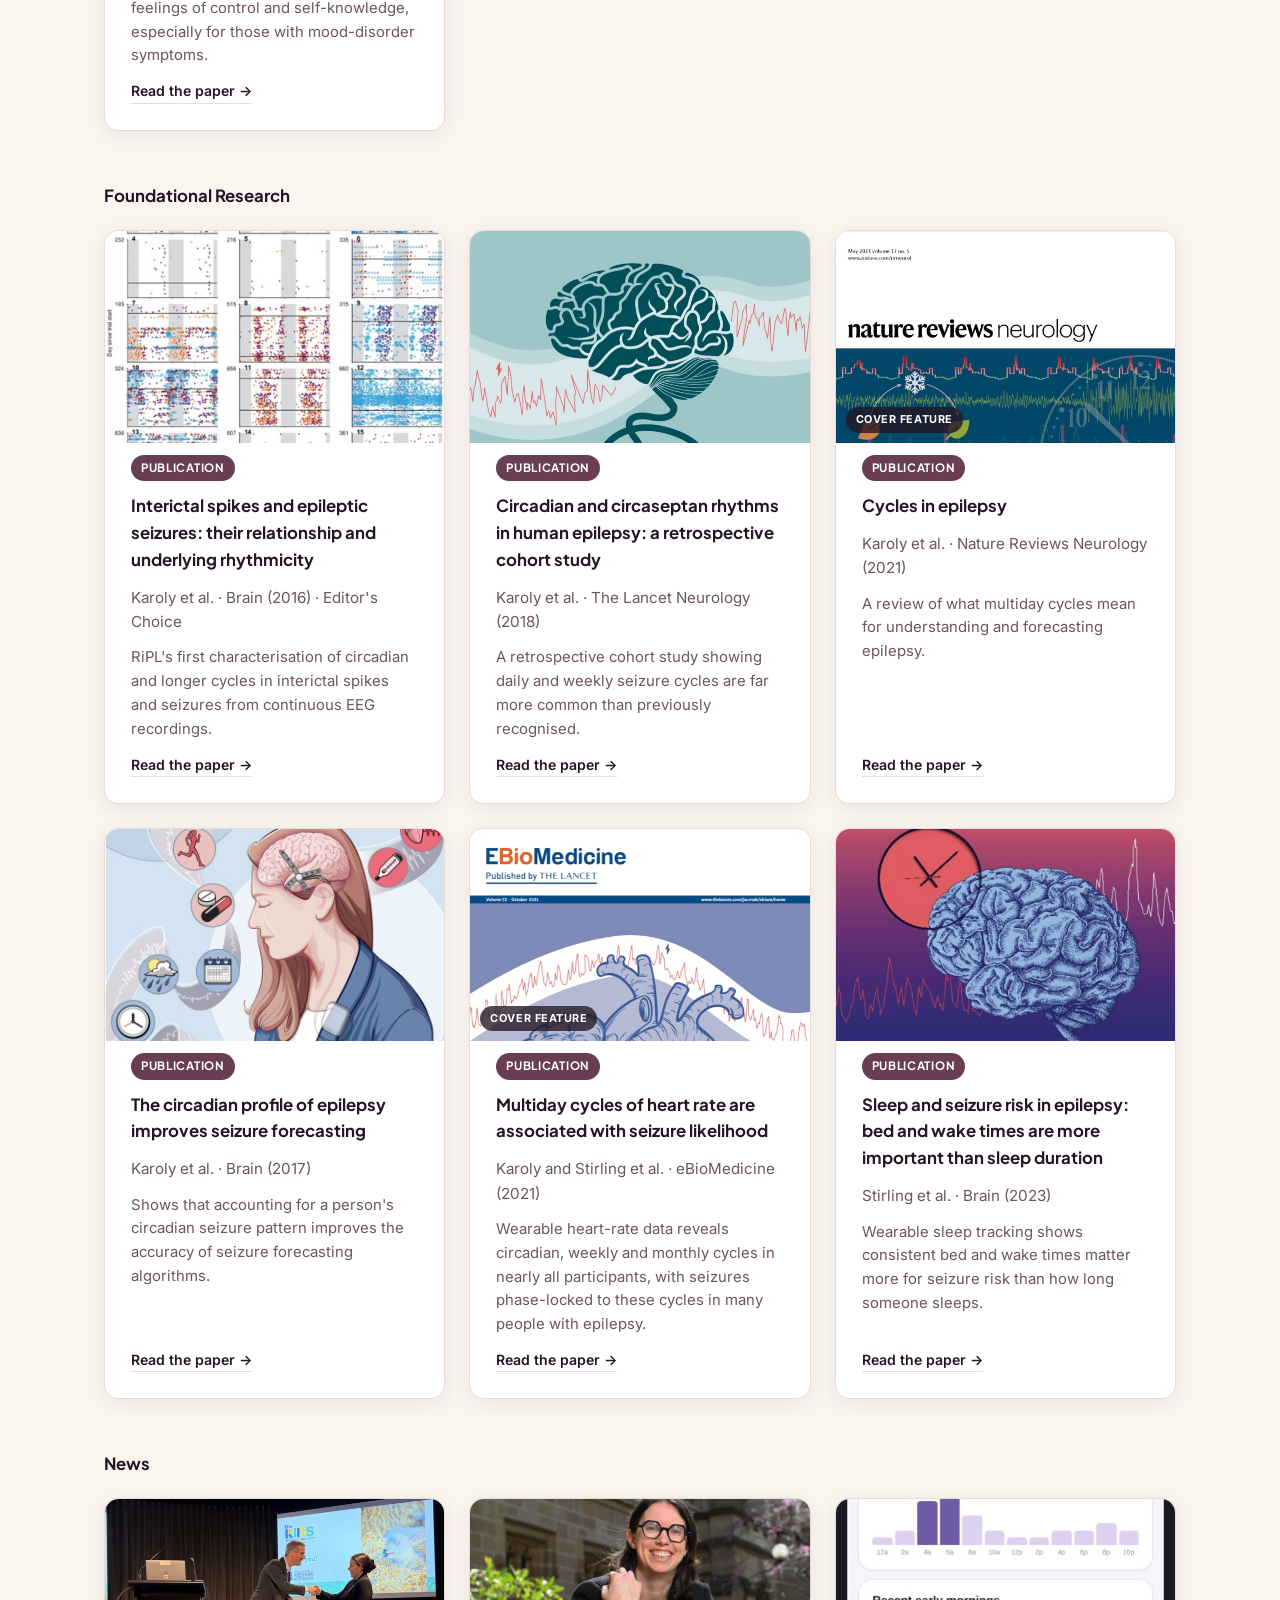
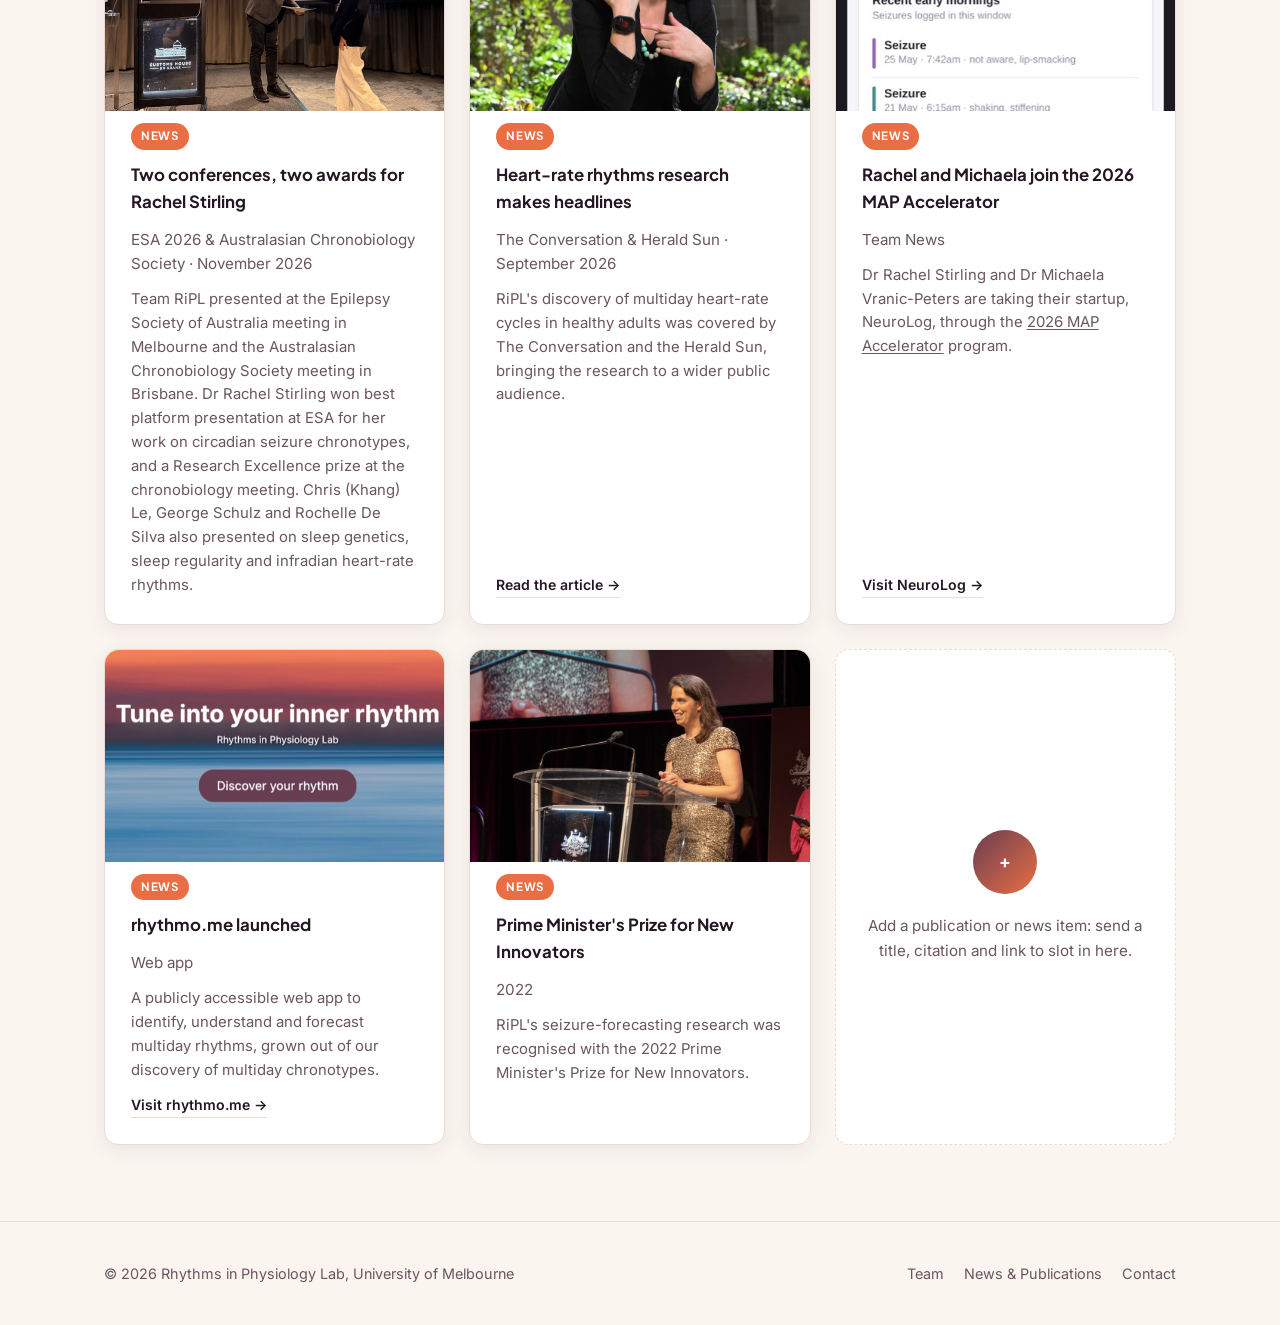
==== commit 0ce8c1a9: "Remove Featured subheading and tighten spacing above featured banner Co-Authored-By: Claude Sonnet 5" ====
--- a/publications.html
+++ b/publications.html
@@ -5,7 +5,7 @@
 <meta name="viewport" content="width=device-width, initial-scale=1.0">
 <title>News &amp; Publications | RiPL</title>
 <meta name="description" content="Latest news and scientific publications from the Rhythms in Physiology Lab, University of Melbourne.">
-<link rel="stylesheet" href="css/style.css?v=5">
+<link rel="stylesheet" href="css/style.css?v=6">
 <link rel="preconnect" href="https://fonts.googleapis.com">
 <link rel="preconnect" href="https://fonts.gstatic.com" crossorigin>
 <link href="https://fonts.googleapis.com/css2?family=Plus+Jakarta+Sans:wght@600;700;800&family=Inter:wght@400;500;600&display=swap" rel="stylesheet">
@@ -38,10 +38,9 @@
   </div>
 </section>
 
-<section>
+<section class="pubs-section">
   <div class="wrap">
 
-    <p class="team-group-title">Featured</p>
     <div class="card pub-card featured">
       <div class="pub-featured-content">
         <span class="badge publication">Publication</span>
--- a/css/style.css
+++ b/css/style.css
@@ -451,6 +451,8 @@
 
 #news { scroll-margin-top: 90px; }
 
+.pubs-section { padding-top: 40px; }
+
 /* ---------- Team ---------- */
 .team-group-title {
   font-family: var(--font-display);
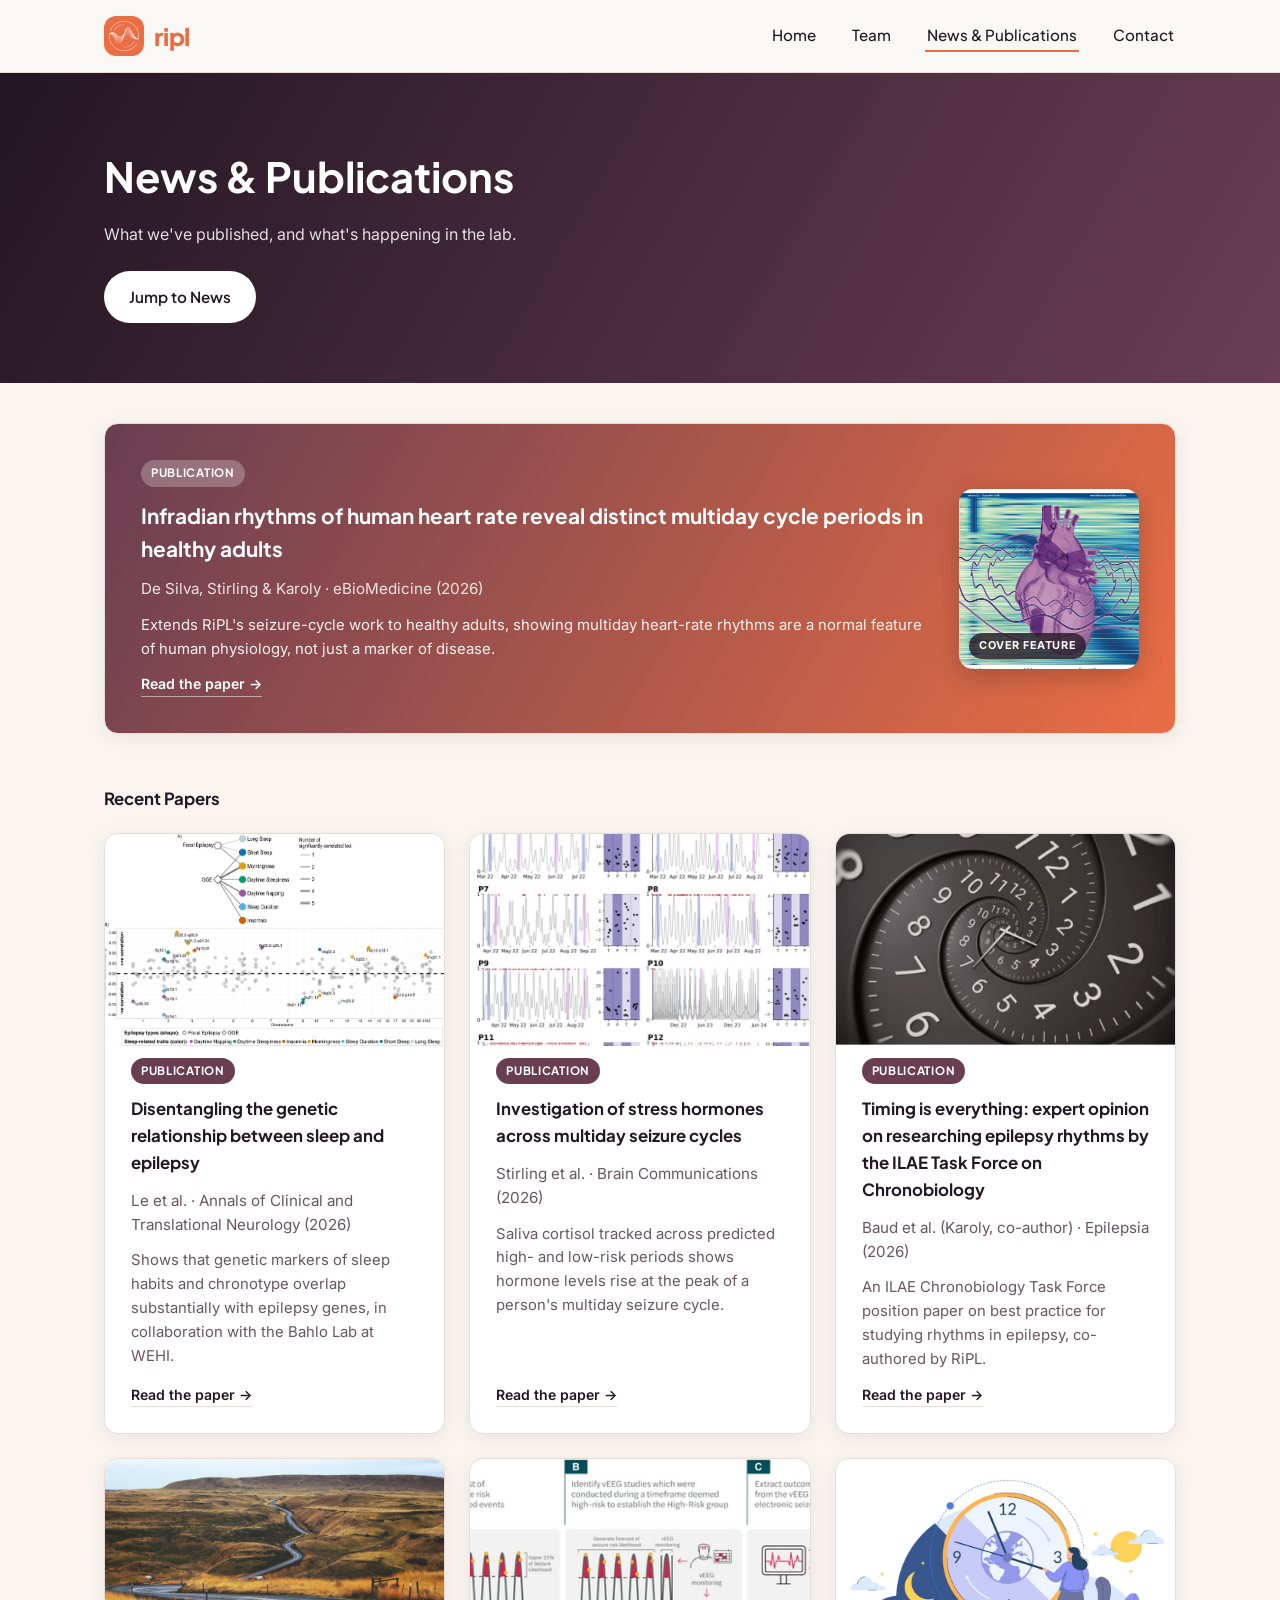
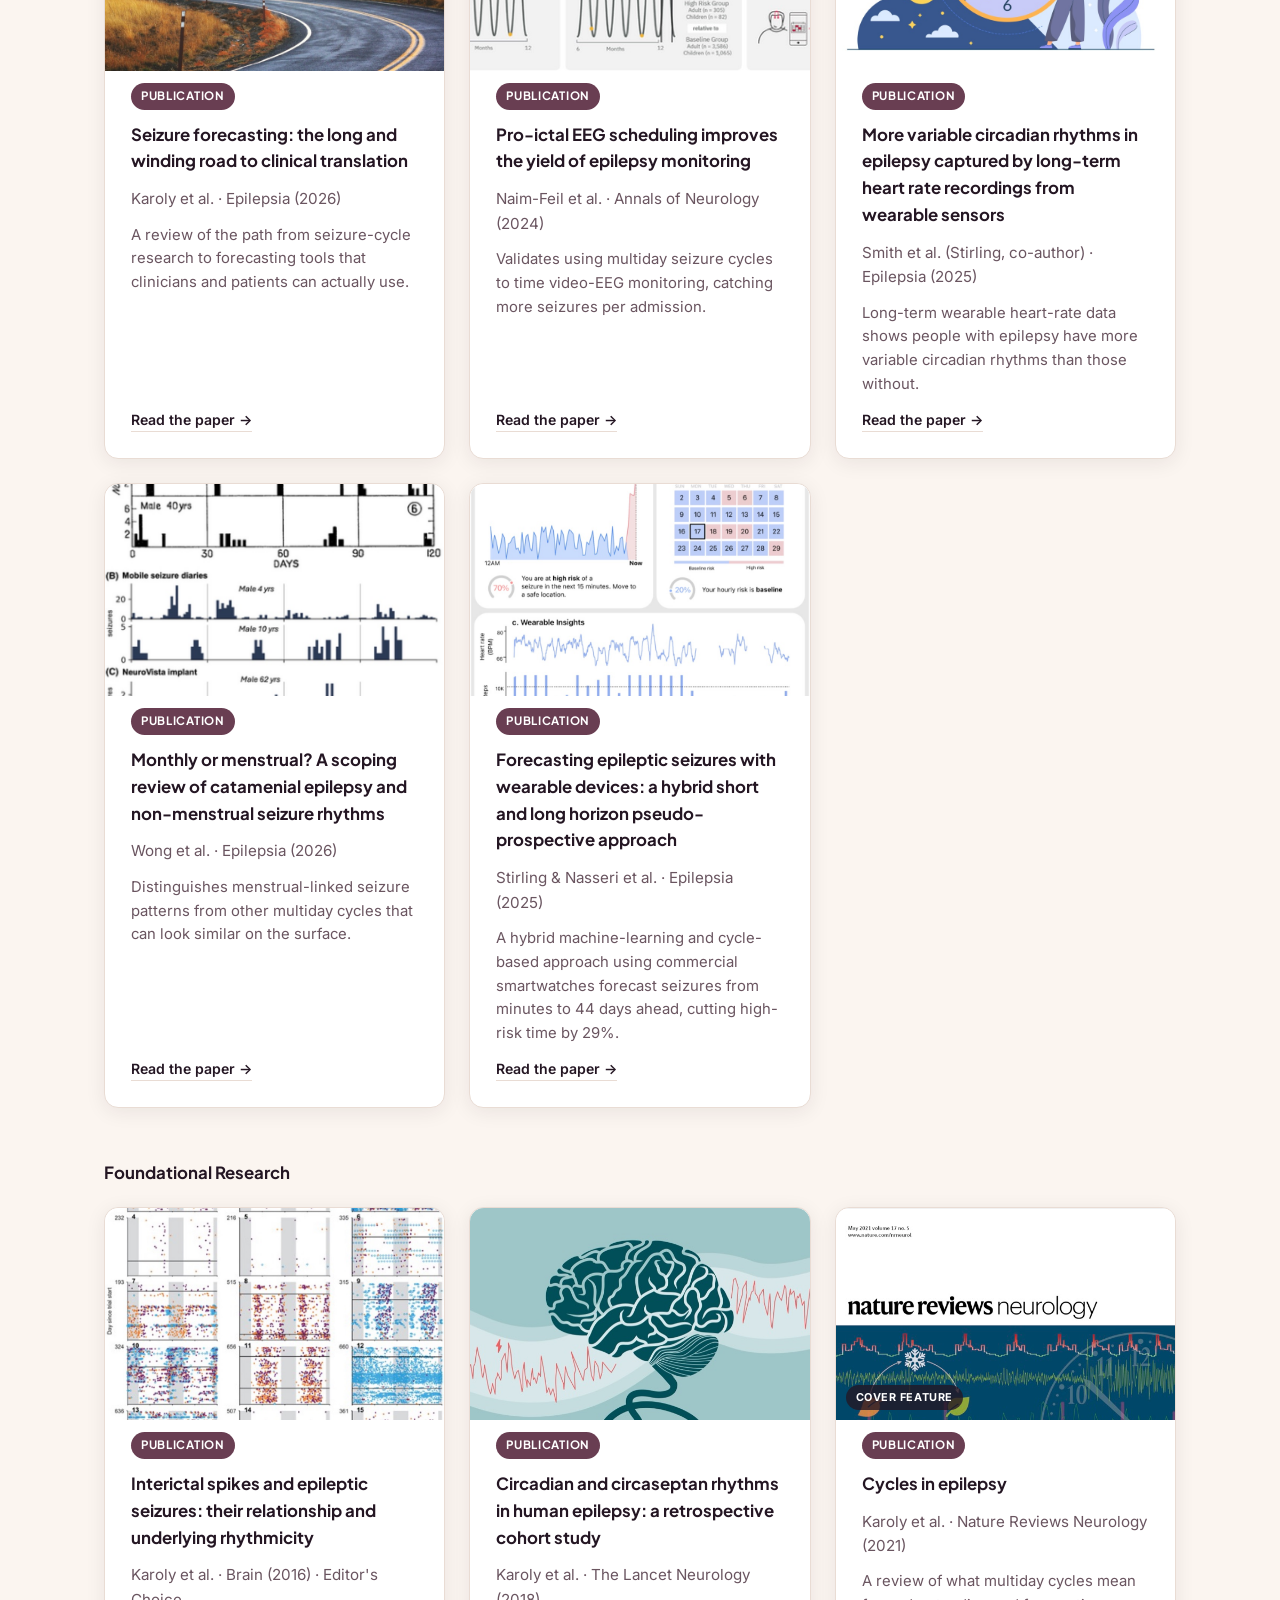
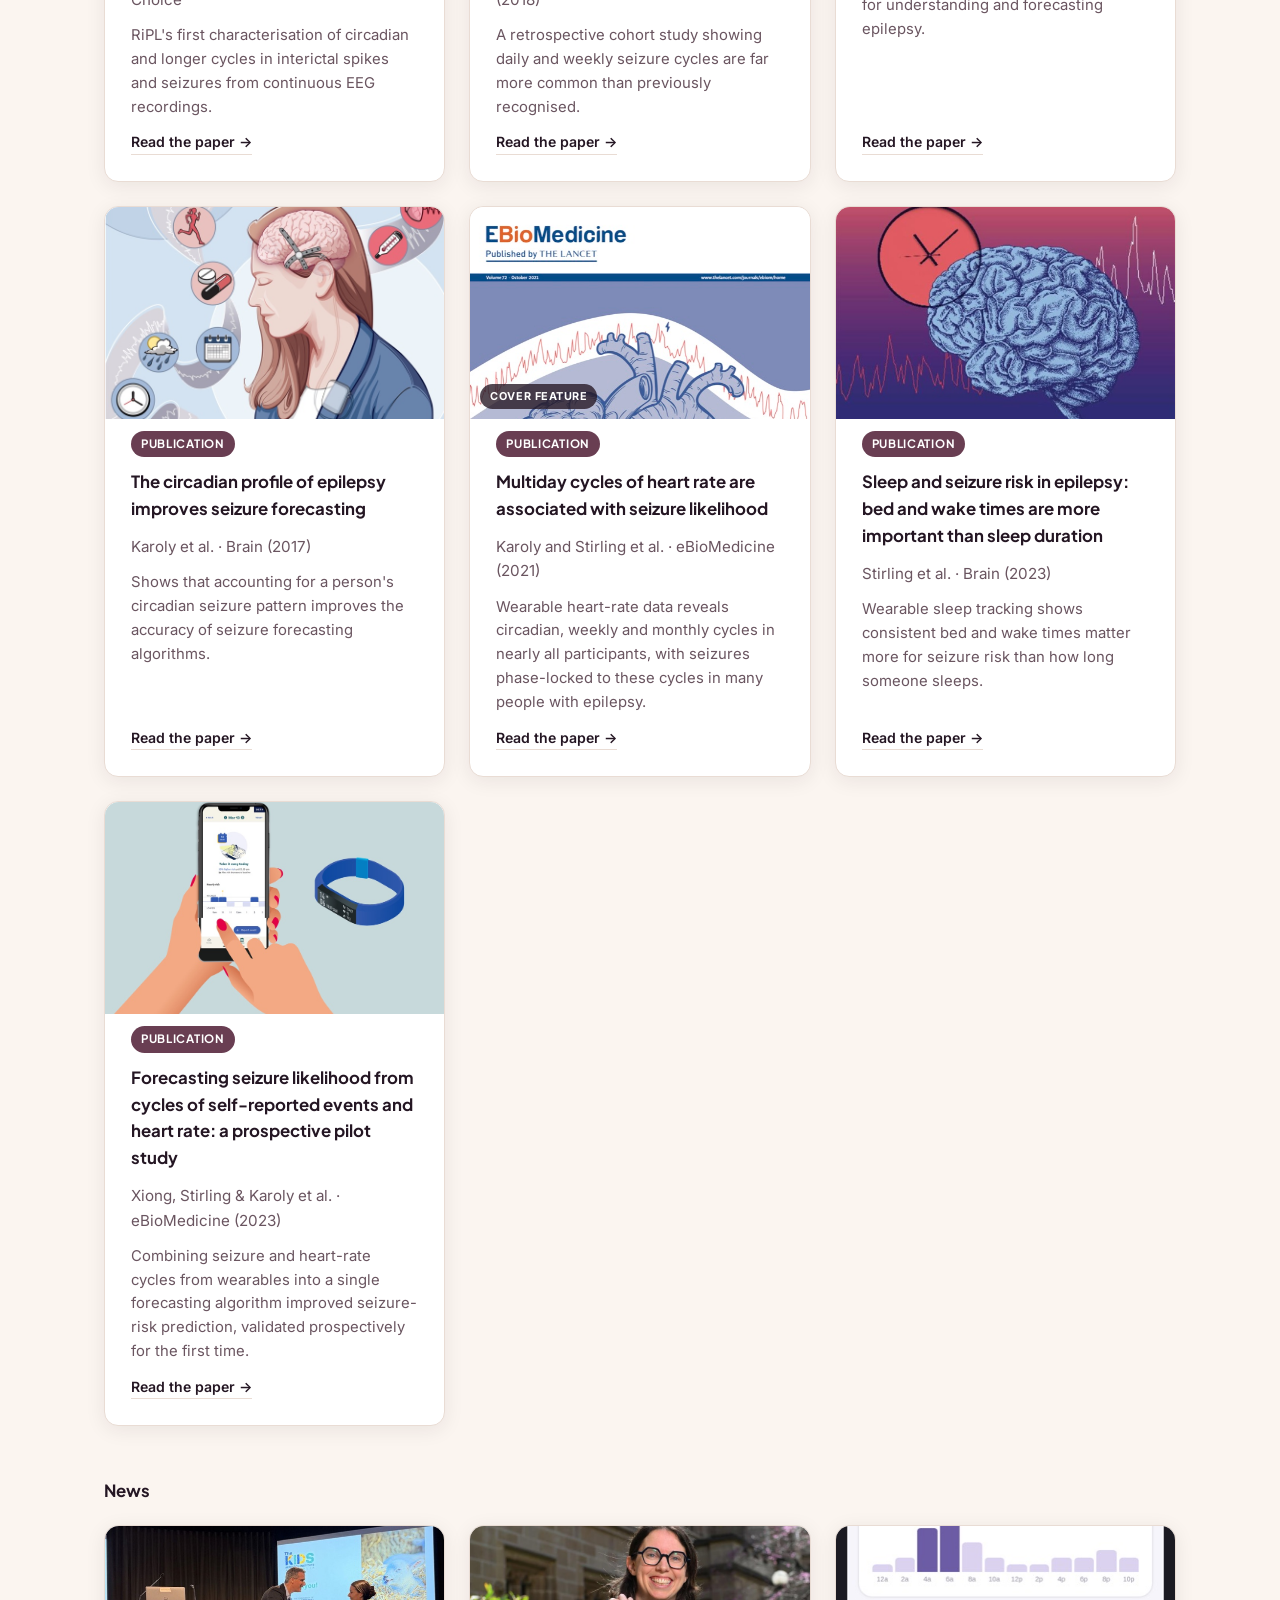
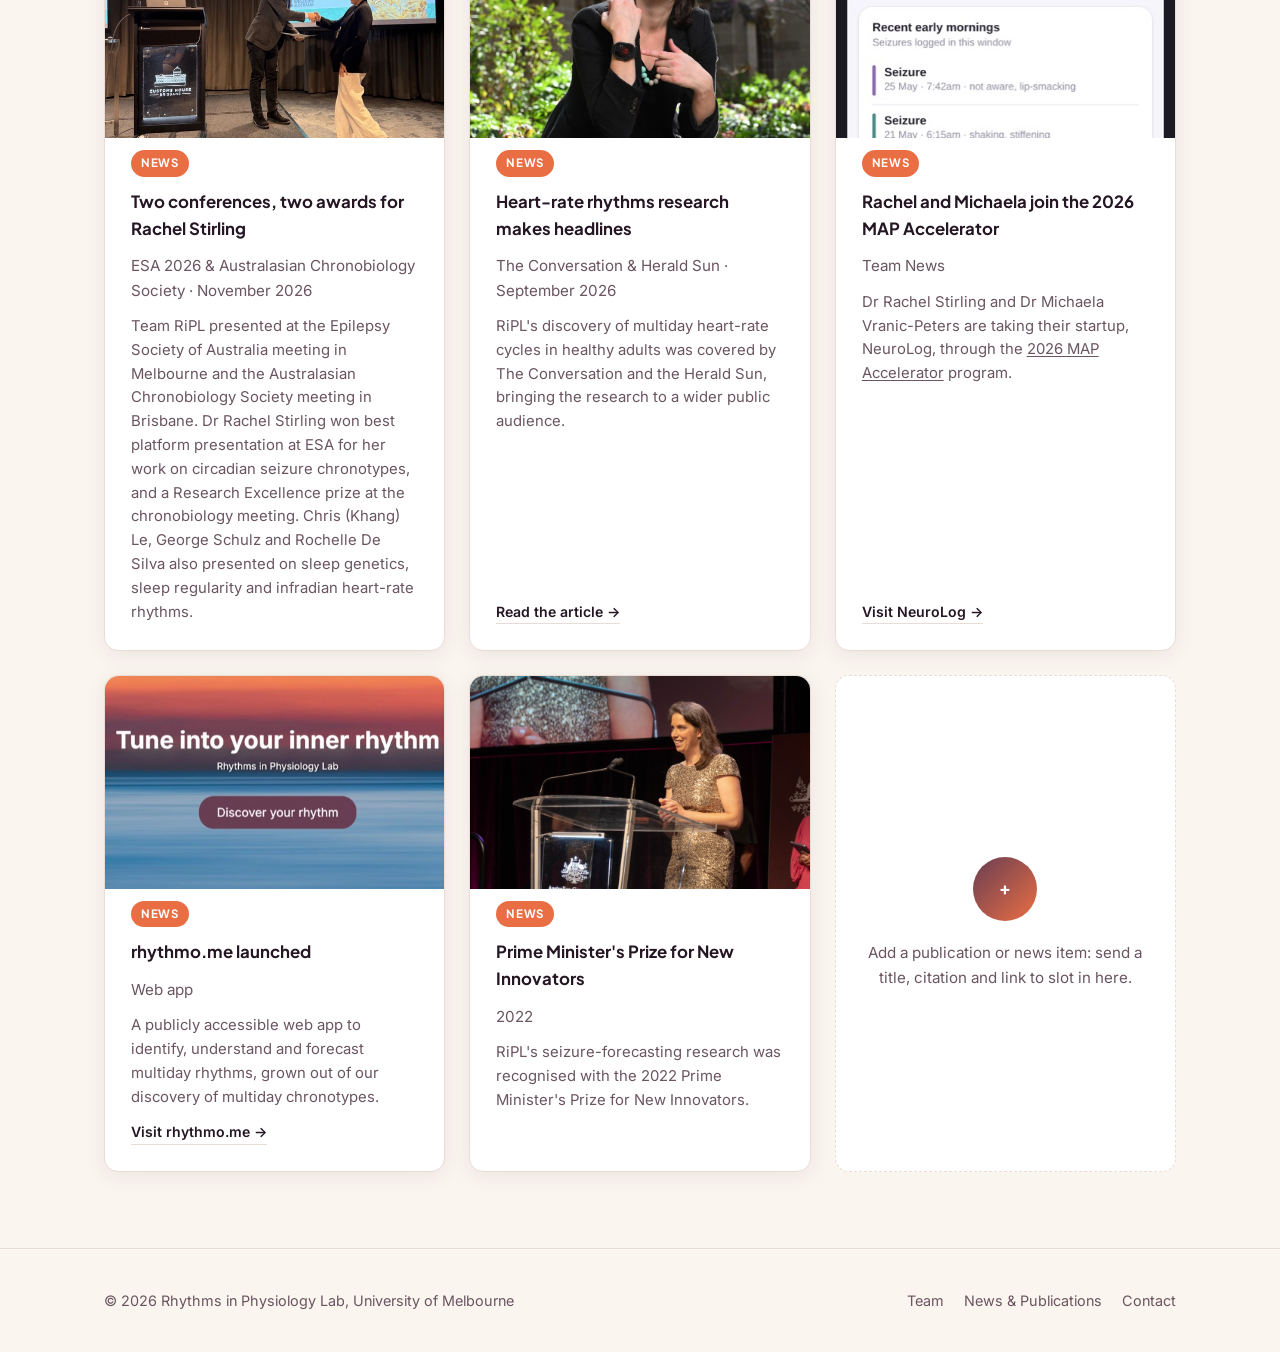
==== commit f38aa7c0: "Remove UX app paper from Recent Papers; move Xiong 2023 to Foundational Research Co-Authored-By: Cla" ====
--- a/publications.html
+++ b/publications.html
@@ -137,6 +137,90 @@
 
       <div class="card pub-card">
         <div class="pub-card-media">
+          <img class="pub-card-image" src="assets/cover-epilepsia-2025-forecasting.jpg" alt="App screenshots of a seizure warning system, seizure risk calendar and wearable heart-rate insights, from the hybrid forecasting paper">
+        </div>
+        <span class="badge publication">Publication</span>
+        <h3>Forecasting epileptic seizures with wearable devices: a hybrid short and long horizon pseudo-prospective approach</h3>
+        <p class="pub-meta">Stirling &amp; Nasseri et al. · Epilepsia (2025)</p>
+        <p class="blurb">A hybrid machine-learning and cycle-based approach using commercial smartwatches forecast seizures from minutes to 44 days ahead, cutting high-risk time by 29%.</p>
+        <a class="read-more" href="https://pmc.ncbi.nlm.nih.gov/articles/PMC12344589/" target="_blank" rel="noopener">Read the paper →</a>
+      </div>
+
+    </div>
+
+    <p class="team-group-title">Foundational Research</p>
+    <div class="grid pub-grid">
+
+      <div class="card pub-card">
+        <div class="pub-card-media">
+          <img class="pub-card-image" src="assets/cover-brain-2016.jpg" alt="Raster plots of interictal spikes and seizures over time, from the 2016 Brain paper">
+        </div>
+        <span class="badge publication">Publication</span>
+        <h3>Interictal spikes and epileptic seizures: their relationship and underlying rhythmicity</h3>
+        <p class="pub-meta">Karoly et al. · Brain (2016) · Editor's Choice</p>
+        <p class="blurb">RiPL's first characterisation of circadian and longer cycles in interictal spikes and seizures from continuous EEG recordings.</p>
+        <a class="read-more" href="https://academic.oup.com/brain/article-abstract/139/4/1066/2464379" target="_blank" rel="noopener">Read the paper →</a>
+      </div>
+
+      <div class="card pub-card">
+        <div class="pub-card-media">
+          <img class="pub-card-image" src="assets/cover-laneur-2018.jpg" alt="Illustration of a brain over an EEG-style trace, for the 2018 Lancet Neurology paper">
+        </div>
+        <span class="badge publication">Publication</span>
+        <h3>Circadian and circaseptan rhythms in human epilepsy: a retrospective cohort study</h3>
+        <p class="pub-meta">Karoly et al. · The Lancet Neurology (2018)</p>
+        <p class="blurb">A retrospective cohort study showing daily and weekly seizure cycles are far more common than previously recognised.</p>
+        <a class="read-more" href="https://www.thelancet.com/journals/laneur/article/PIIS1474-4422(18)30274-6/abstract" target="_blank" rel="noopener">Read the paper →</a>
+      </div>
+
+      <div class="card pub-card">
+        <div class="pub-card-media">
+          <img class="pub-card-image obj-top" src="assets/cover-natrevneurol-2021.jpg" alt="Nature Reviews Neurology, May 2021 cover: Cycles in Epilepsy">
+          <span class="card-tag">Cover Feature</span>
+        </div>
+        <span class="badge publication">Publication</span>
+        <h3>Cycles in epilepsy</h3>
+        <p class="pub-meta">Karoly et al. · Nature Reviews Neurology (2021)</p>
+        <p class="blurb">A review of what multiday cycles mean for understanding and forecasting epilepsy.</p>
+        <a class="read-more" href="https://www.nature.com/articles/s41582-021-00464-1" target="_blank" rel="noopener">Read the paper →</a>
+      </div>
+
+      <div class="card pub-card">
+        <div class="pub-card-media">
+          <img class="pub-card-image" src="assets/cover-brain-2017.jpg" alt="Illustration of a person with a wearable brain monitor and multiple physiological data streams, for the circadian profile of epilepsy paper">
+        </div>
+        <span class="badge publication">Publication</span>
+        <h3>The circadian profile of epilepsy improves seizure forecasting</h3>
+        <p class="pub-meta">Karoly et al. · Brain (2017)</p>
+        <p class="blurb">Shows that accounting for a person's circadian seizure pattern improves the accuracy of seizure forecasting algorithms.</p>
+        <a class="read-more" href="https://academic.oup.com/brain/article/140/8/2169/4032453" target="_blank" rel="noopener">Read the paper →</a>
+      </div>
+
+      <div class="card pub-card">
+        <div class="pub-card-media">
+          <img class="pub-card-image obj-top" src="assets/cover-ebiomedicine-2021.jpg" alt="eBioMedicine, October 2021 cover: Multiday cycles of heart rate are associated with seizure likelihood">
+          <span class="card-tag">Cover Feature</span>
+        </div>
+        <span class="badge publication">Publication</span>
+        <h3>Multiday cycles of heart rate are associated with seizure likelihood</h3>
+        <p class="pub-meta">Karoly and Stirling et al. · eBioMedicine (2021)</p>
+        <p class="blurb">Wearable heart-rate data reveals circadian, weekly and monthly cycles in nearly all participants, with seizures phase-locked to these cycles in many people with epilepsy.</p>
+        <a class="read-more" href="https://www.ncbi.nlm.nih.gov/pmc/articles/PMC8517288/" target="_blank" rel="noopener">Read the paper →</a>
+      </div>
+
+      <div class="card pub-card">
+        <div class="pub-card-media">
+          <img class="pub-card-image" src="assets/cover-brain-2023.jpg" alt="Illustration of a brain and clock over an EEG-style trace, for the sleep and seizure risk paper">
+        </div>
+        <span class="badge publication">Publication</span>
+        <h3>Sleep and seizure risk in epilepsy: bed and wake times are more important than sleep duration</h3>
+        <p class="pub-meta">Stirling et al. · Brain (2023)</p>
+        <p class="blurb">Wearable sleep tracking shows consistent bed and wake times matter more for seizure risk than how long someone sleeps.</p>
+        <a class="read-more" href="https://academic.oup.com/brain/article/146/7/2803/6895198" target="_blank" rel="noopener">Read the paper →</a>
+      </div>
+
+      <div class="card pub-card">
+        <div class="pub-card-media">
           <img class="pub-card-image" src="assets/cover-ebiomedicine-2023-xiong.jpg" alt="Illustration of hands holding a smartphone with a seizure risk forecast app, next to a wearable wristband">
         </div>
         <span class="badge publication">Publication</span>
@@ -144,101 +228,6 @@
         <p class="pub-meta">Xiong, Stirling &amp; Karoly et al. · eBioMedicine (2023)</p>
         <p class="blurb">Combining seizure and heart-rate cycles from wearables into a single forecasting algorithm improved seizure-risk prediction, validated prospectively for the first time.</p>
         <a class="read-more" href="https://www.thelancet.com/journals/ebiom/article/PIIS2352-3964(23)00221-9/fulltext" target="_blank" rel="noopener">Read the paper →</a>
-      </div>
-
-      <div class="card pub-card">
-        <div class="pub-card-media">
-          <img class="pub-card-image" src="assets/cover-epilepsia-2025-forecasting.jpg" alt="App screenshots of a seizure warning system, seizure risk calendar and wearable heart-rate insights, from the hybrid forecasting paper">
-        </div>
-        <span class="badge publication">Publication</span>
-        <h3>Forecasting epileptic seizures with wearable devices: a hybrid short and long horizon pseudo-prospective approach</h3>
-        <p class="pub-meta">Stirling &amp; Nasseri et al. · Epilepsia (2025)</p>
-        <p class="blurb">A hybrid machine-learning and cycle-based approach using commercial smartwatches forecast seizures from minutes to 44 days ahead, cutting high-risk time by 29%.</p>
-        <a class="read-more" href="https://pmc.ncbi.nlm.nih.gov/articles/PMC12344589/" target="_blank" rel="noopener">Read the paper →</a>
-      </div>
-
-      <div class="card pub-card">
-        <div class="pub-card-media">
-          <img class="pub-card-image" src="assets/cover-epilepsybehavior-2024-stirling.jpg" alt="Bar chart showing how knowing seizure risk made app users feel, in theory versus in practice">
-        </div>
-        <span class="badge publication">Publication</span>
-        <h3>User experience of a seizure risk forecasting app: a mixed methods investigation</h3>
-        <p class="pub-meta">Stirling et al. · Epilepsy &amp; Behavior (2024)</p>
-        <p class="blurb">Surveys and interviews with app users show seizure-risk forecasting can boost feelings of control and self-knowledge, especially for those with mood-disorder symptoms.</p>
-        <a class="read-more" href="https://www.sciencedirect.com/science/article/pii/S1525505024002579" target="_blank" rel="noopener">Read the paper →</a>
-      </div>
-
-    </div>
-
-    <p class="team-group-title">Foundational Research</p>
-    <div class="grid pub-grid">
-
-      <div class="card pub-card">
-        <div class="pub-card-media">
-          <img class="pub-card-image" src="assets/cover-brain-2016.jpg" alt="Raster plots of interictal spikes and seizures over time, from the 2016 Brain paper">
-        </div>
-        <span class="badge publication">Publication</span>
-        <h3>Interictal spikes and epileptic seizures: their relationship and underlying rhythmicity</h3>
-        <p class="pub-meta">Karoly et al. · Brain (2016) · Editor's Choice</p>
-        <p class="blurb">RiPL's first characterisation of circadian and longer cycles in interictal spikes and seizures from continuous EEG recordings.</p>
-        <a class="read-more" href="https://academic.oup.com/brain/article-abstract/139/4/1066/2464379" target="_blank" rel="noopener">Read the paper →</a>
-      </div>
-
-      <div class="card pub-card">
-        <div class="pub-card-media">
-          <img class="pub-card-image" src="assets/cover-laneur-2018.jpg" alt="Illustration of a brain over an EEG-style trace, for the 2018 Lancet Neurology paper">
-        </div>
-        <span class="badge publication">Publication</span>
-        <h3>Circadian and circaseptan rhythms in human epilepsy: a retrospective cohort study</h3>
-        <p class="pub-meta">Karoly et al. · The Lancet Neurology (2018)</p>
-        <p class="blurb">A retrospective cohort study showing daily and weekly seizure cycles are far more common than previously recognised.</p>
-        <a class="read-more" href="https://www.thelancet.com/journals/laneur/article/PIIS1474-4422(18)30274-6/abstract" target="_blank" rel="noopener">Read the paper →</a>
-      </div>
-
-      <div class="card pub-card">
-        <div class="pub-card-media">
-          <img class="pub-card-image obj-top" src="assets/cover-natrevneurol-2021.jpg" alt="Nature Reviews Neurology, May 2021 cover: Cycles in Epilepsy">
-          <span class="card-tag">Cover Feature</span>
-        </div>
-        <span class="badge publication">Publication</span>
-        <h3>Cycles in epilepsy</h3>
-        <p class="pub-meta">Karoly et al. · Nature Reviews Neurology (2021)</p>
-        <p class="blurb">A review of what multiday cycles mean for understanding and forecasting epilepsy.</p>
-        <a class="read-more" href="https://www.nature.com/articles/s41582-021-00464-1" target="_blank" rel="noopener">Read the paper →</a>
-      </div>
-
-      <div class="card pub-card">
-        <div class="pub-card-media">
-          <img class="pub-card-image" src="assets/cover-brain-2017.jpg" alt="Illustration of a person with a wearable brain monitor and multiple physiological data streams, for the circadian profile of epilepsy paper">
-        </div>
-        <span class="badge publication">Publication</span>
-        <h3>The circadian profile of epilepsy improves seizure forecasting</h3>
-        <p class="pub-meta">Karoly et al. · Brain (2017)</p>
-        <p class="blurb">Shows that accounting for a person's circadian seizure pattern improves the accuracy of seizure forecasting algorithms.</p>
-        <a class="read-more" href="https://academic.oup.com/brain/article/140/8/2169/4032453" target="_blank" rel="noopener">Read the paper →</a>
-      </div>
-
-      <div class="card pub-card">
-        <div class="pub-card-media">
-          <img class="pub-card-image obj-top" src="assets/cover-ebiomedicine-2021.jpg" alt="eBioMedicine, October 2021 cover: Multiday cycles of heart rate are associated with seizure likelihood">
-          <span class="card-tag">Cover Feature</span>
-        </div>
-        <span class="badge publication">Publication</span>
-        <h3>Multiday cycles of heart rate are associated with seizure likelihood</h3>
-        <p class="pub-meta">Karoly and Stirling et al. · eBioMedicine (2021)</p>
-        <p class="blurb">Wearable heart-rate data reveals circadian, weekly and monthly cycles in nearly all participants, with seizures phase-locked to these cycles in many people with epilepsy.</p>
-        <a class="read-more" href="https://www.ncbi.nlm.nih.gov/pmc/articles/PMC8517288/" target="_blank" rel="noopener">Read the paper →</a>
-      </div>
-
-      <div class="card pub-card">
-        <div class="pub-card-media">
-          <img class="pub-card-image" src="assets/cover-brain-2023.jpg" alt="Illustration of a brain and clock over an EEG-style trace, for the sleep and seizure risk paper">
-        </div>
-        <span class="badge publication">Publication</span>
-        <h3>Sleep and seizure risk in epilepsy: bed and wake times are more important than sleep duration</h3>
-        <p class="pub-meta">Stirling et al. · Brain (2023)</p>
-        <p class="blurb">Wearable sleep tracking shows consistent bed and wake times matter more for seizure risk than how long someone sleeps.</p>
-        <a class="read-more" href="https://academic.oup.com/brain/article/146/7/2803/6895198" target="_blank" rel="noopener">Read the paper →</a>
       </div>
 
     </div>
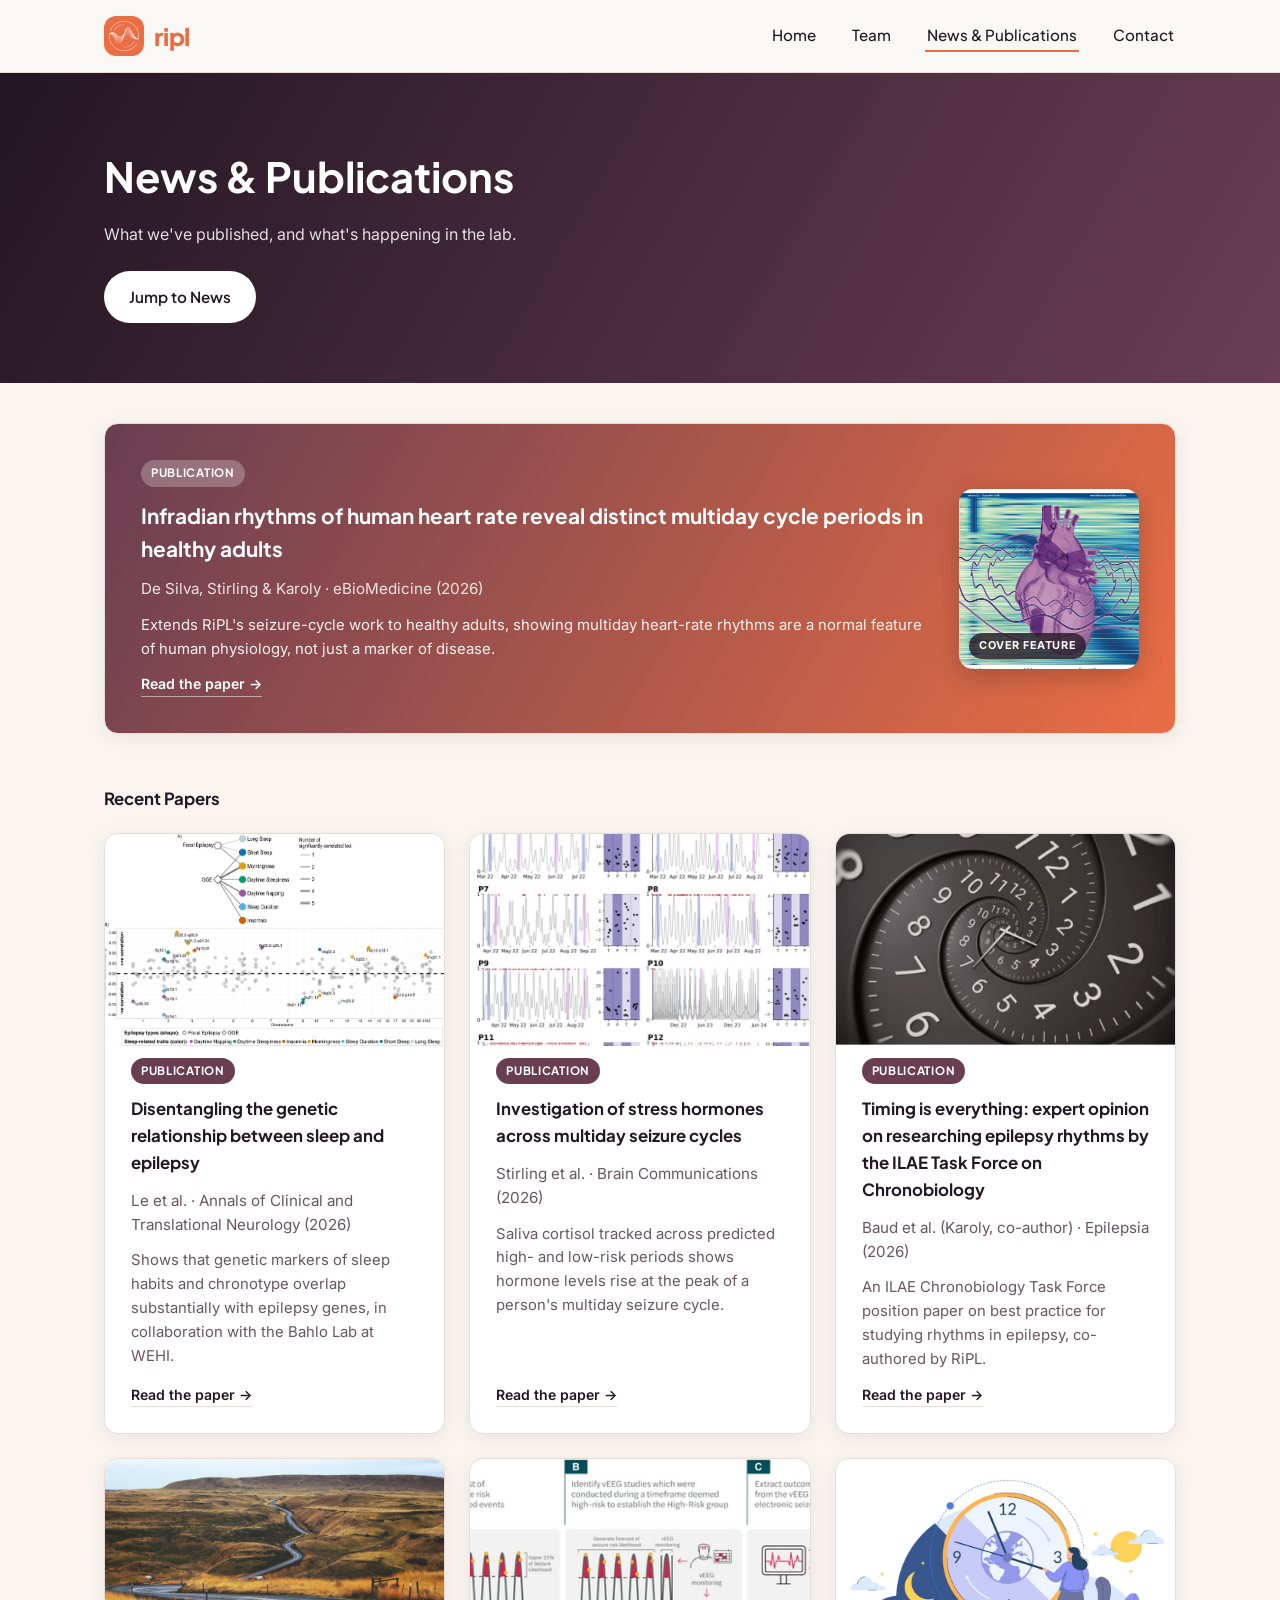
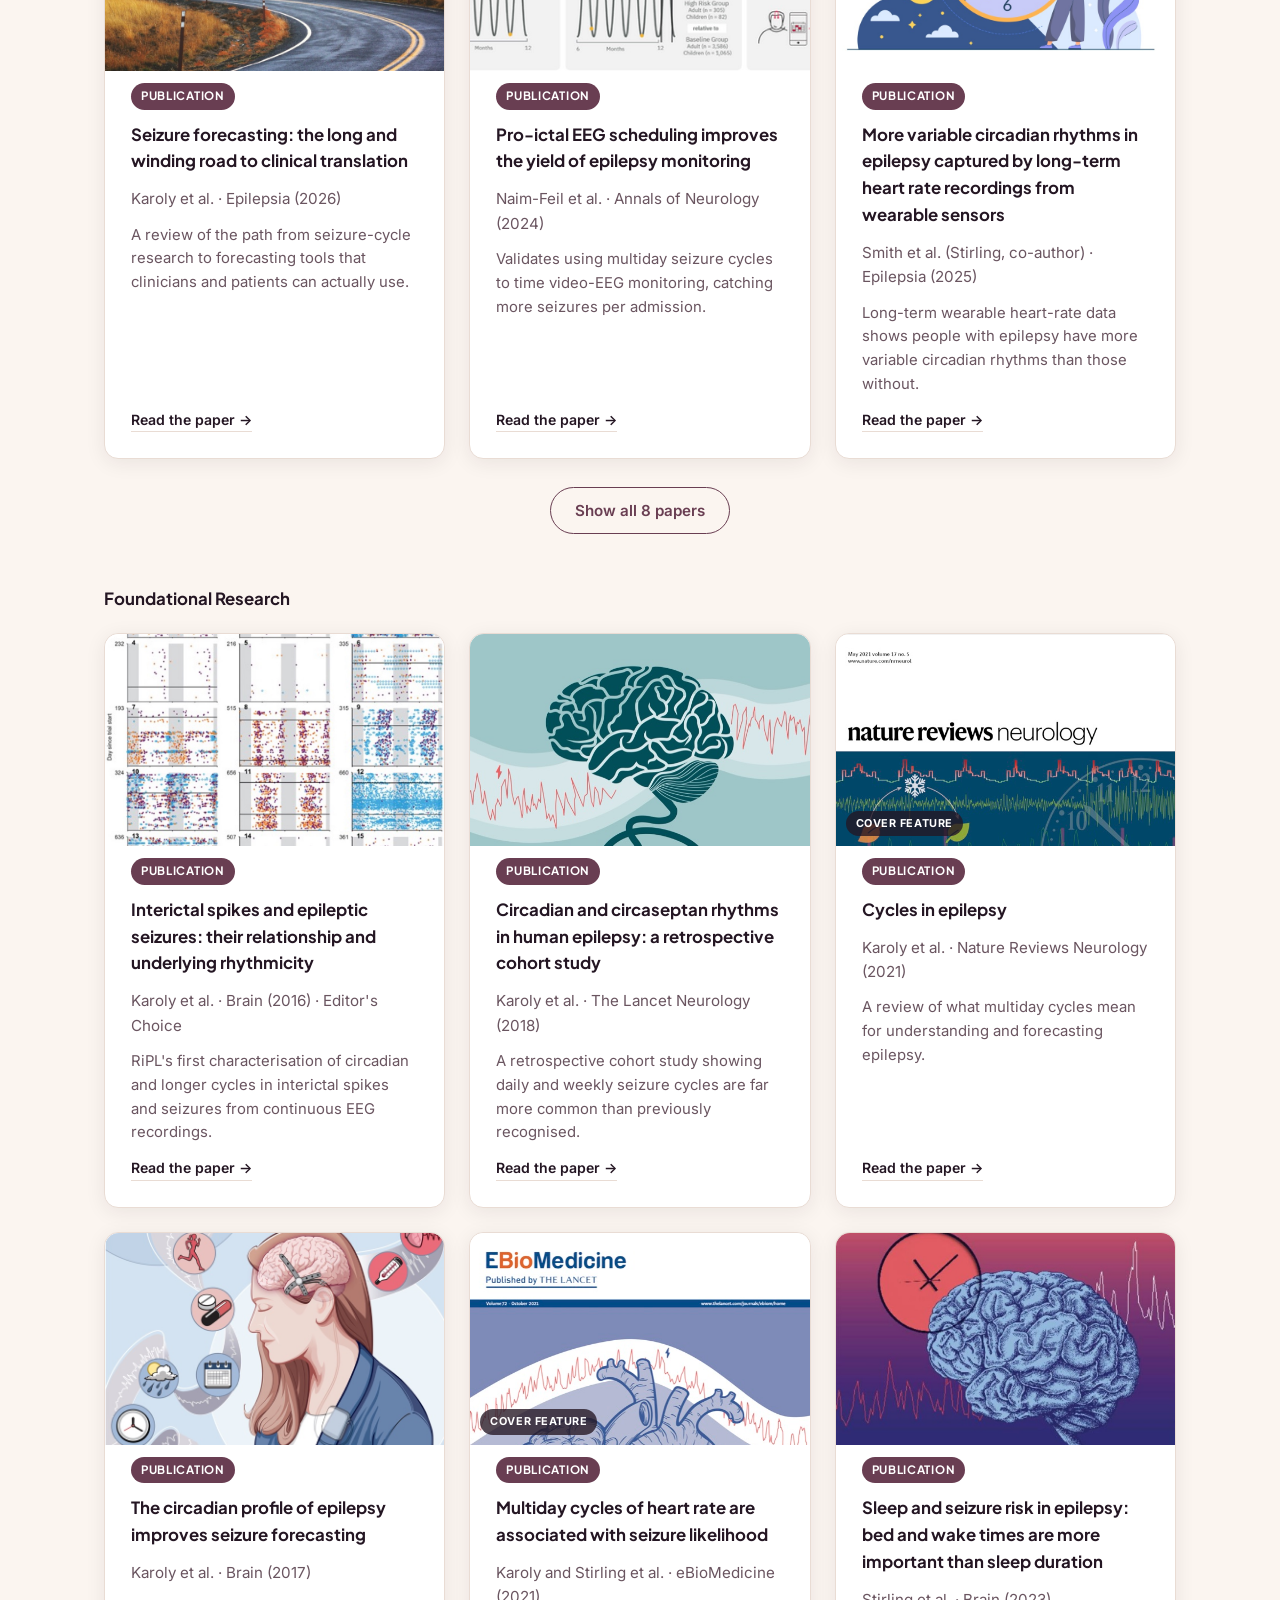
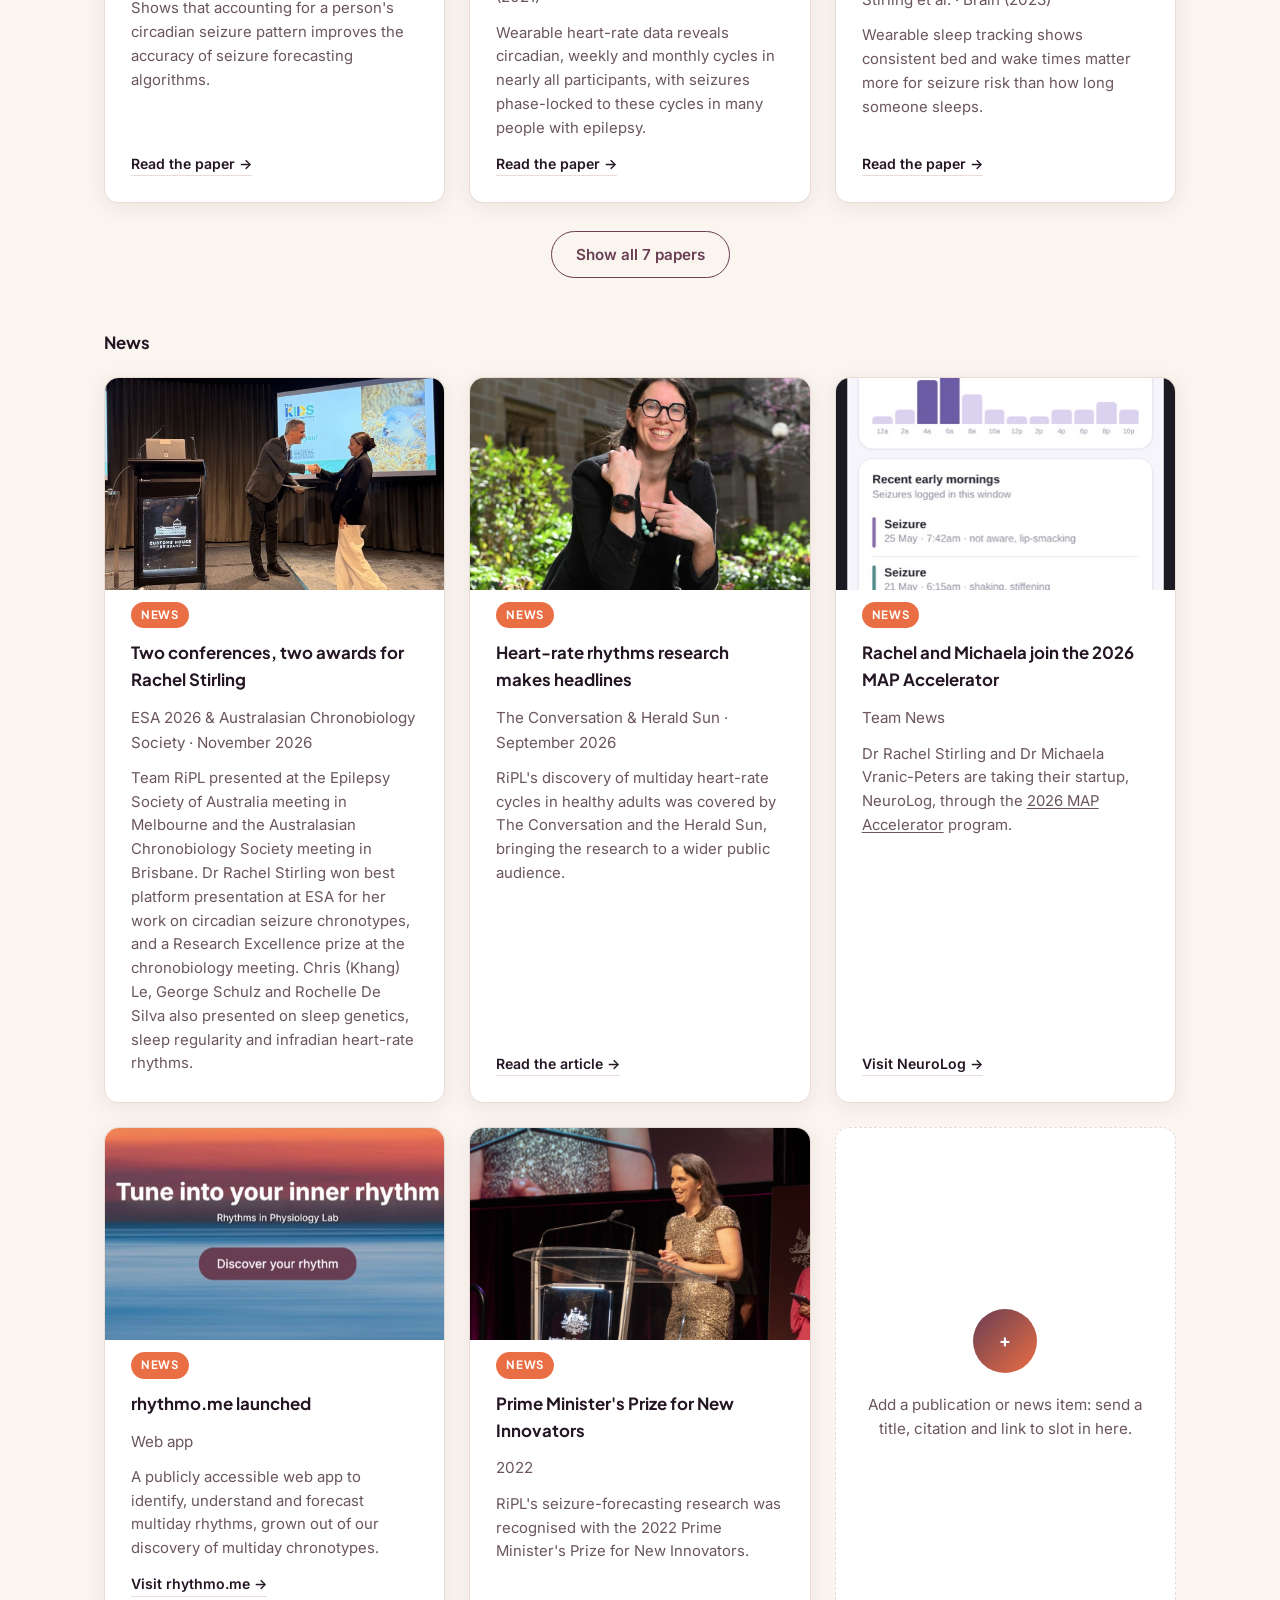
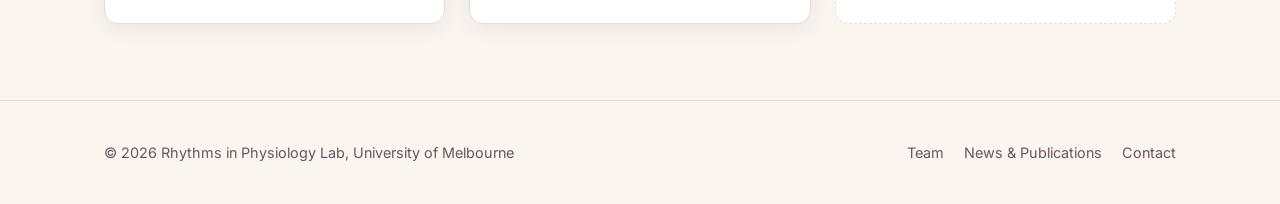
==== commit db901818: "Collapse paper sections to 6 tiles with a Show all / Show fewer toggle Co-Authored-By: Claude Sonnet" ====
--- a/publications.html
+++ b/publications.html
@@ -5,7 +5,7 @@
 <meta name="viewport" content="width=device-width, initial-scale=1.0">
 <title>News &amp; Publications | RiPL</title>
 <meta name="description" content="Latest news and scientific publications from the Rhythms in Physiology Lab, University of Melbourne.">
-<link rel="stylesheet" href="css/style.css?v=6">
+<link rel="stylesheet" href="css/style.css?v=7">
 <link rel="preconnect" href="https://fonts.googleapis.com">
 <link rel="preconnect" href="https://fonts.gstatic.com" crossorigin>
 <link href="https://fonts.googleapis.com/css2?family=Plus+Jakarta+Sans:wght@600;700;800&family=Inter:wght@400;500;600&display=swap" rel="stylesheet">
@@ -56,7 +56,7 @@
     </div>
 
     <p class="team-group-title">Recent Papers</p>
-    <div class="grid pub-grid">
+    <div class="grid pub-grid" data-collapsible="papers">
 
       <div class="card pub-card">
         <div class="pub-card-media">
@@ -149,7 +149,7 @@
     </div>
 
     <p class="team-group-title">Foundational Research</p>
-    <div class="grid pub-grid">
+    <div class="grid pub-grid" data-collapsible="papers">
 
       <div class="card pub-card">
         <div class="pub-card-media">
@@ -309,6 +309,6 @@
   </div>
 </footer>
 
-<script src="js/main.js"></script>
+<script src="js/main.js?v=2"></script>
 </body>
 </html>
--- a/css/style.css
+++ b/css/style.css
@@ -453,6 +453,26 @@
 
 .pubs-section { padding-top: 40px; }
 
+.team-group-title { scroll-margin-top: 90px; }
+
+.pub-grid.is-collapsed > .pub-card:nth-child(n+7) { display: none; }
+
+.show-more-row {
+  display: flex;
+  justify-content: center;
+  margin-top: 28px;
+}
+
+.btn-ghost {
+  background: transparent;
+  color: var(--dusk);
+  border-color: var(--dusk);
+  font-family: inherit;
+  cursor: pointer;
+}
+
+.btn-ghost:hover { background: rgba(105, 62, 82, 0.08); }
+
 /* ---------- Team ---------- */
 .team-group-title {
   font-family: var(--font-display);
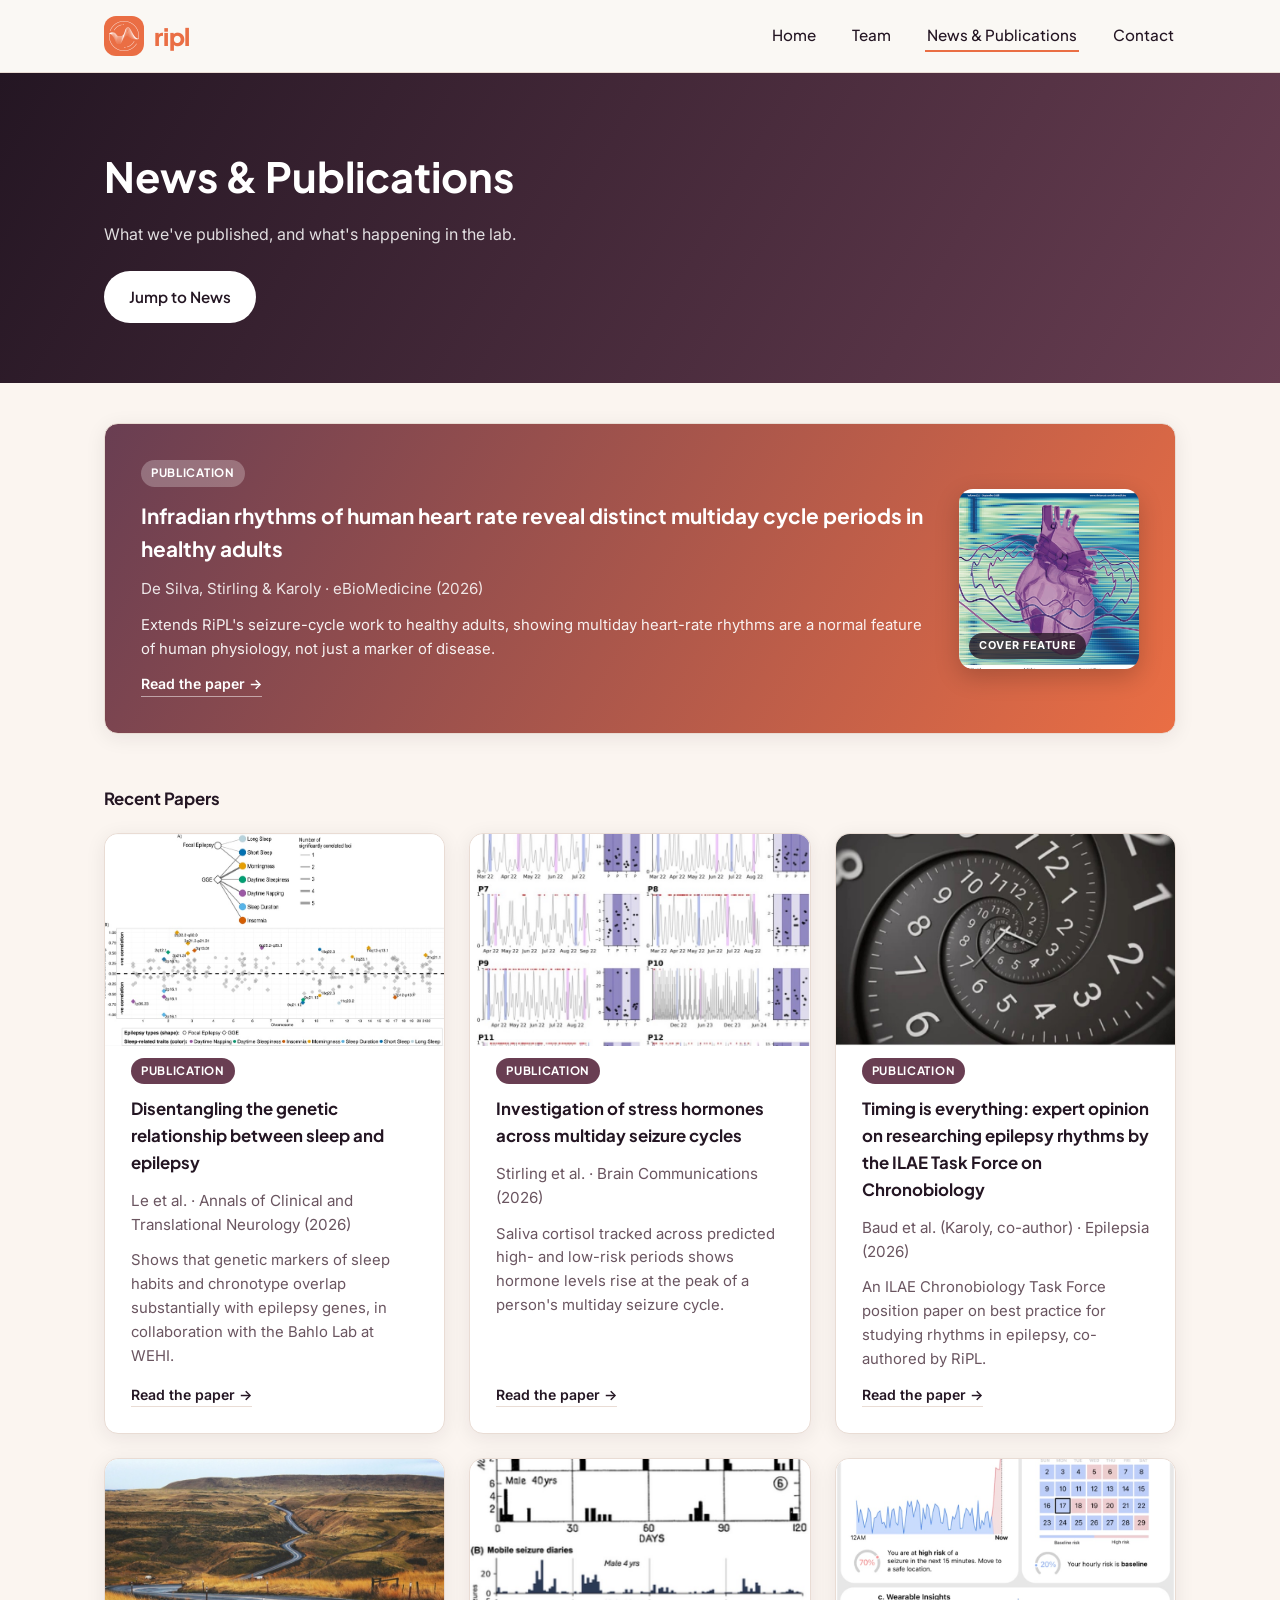
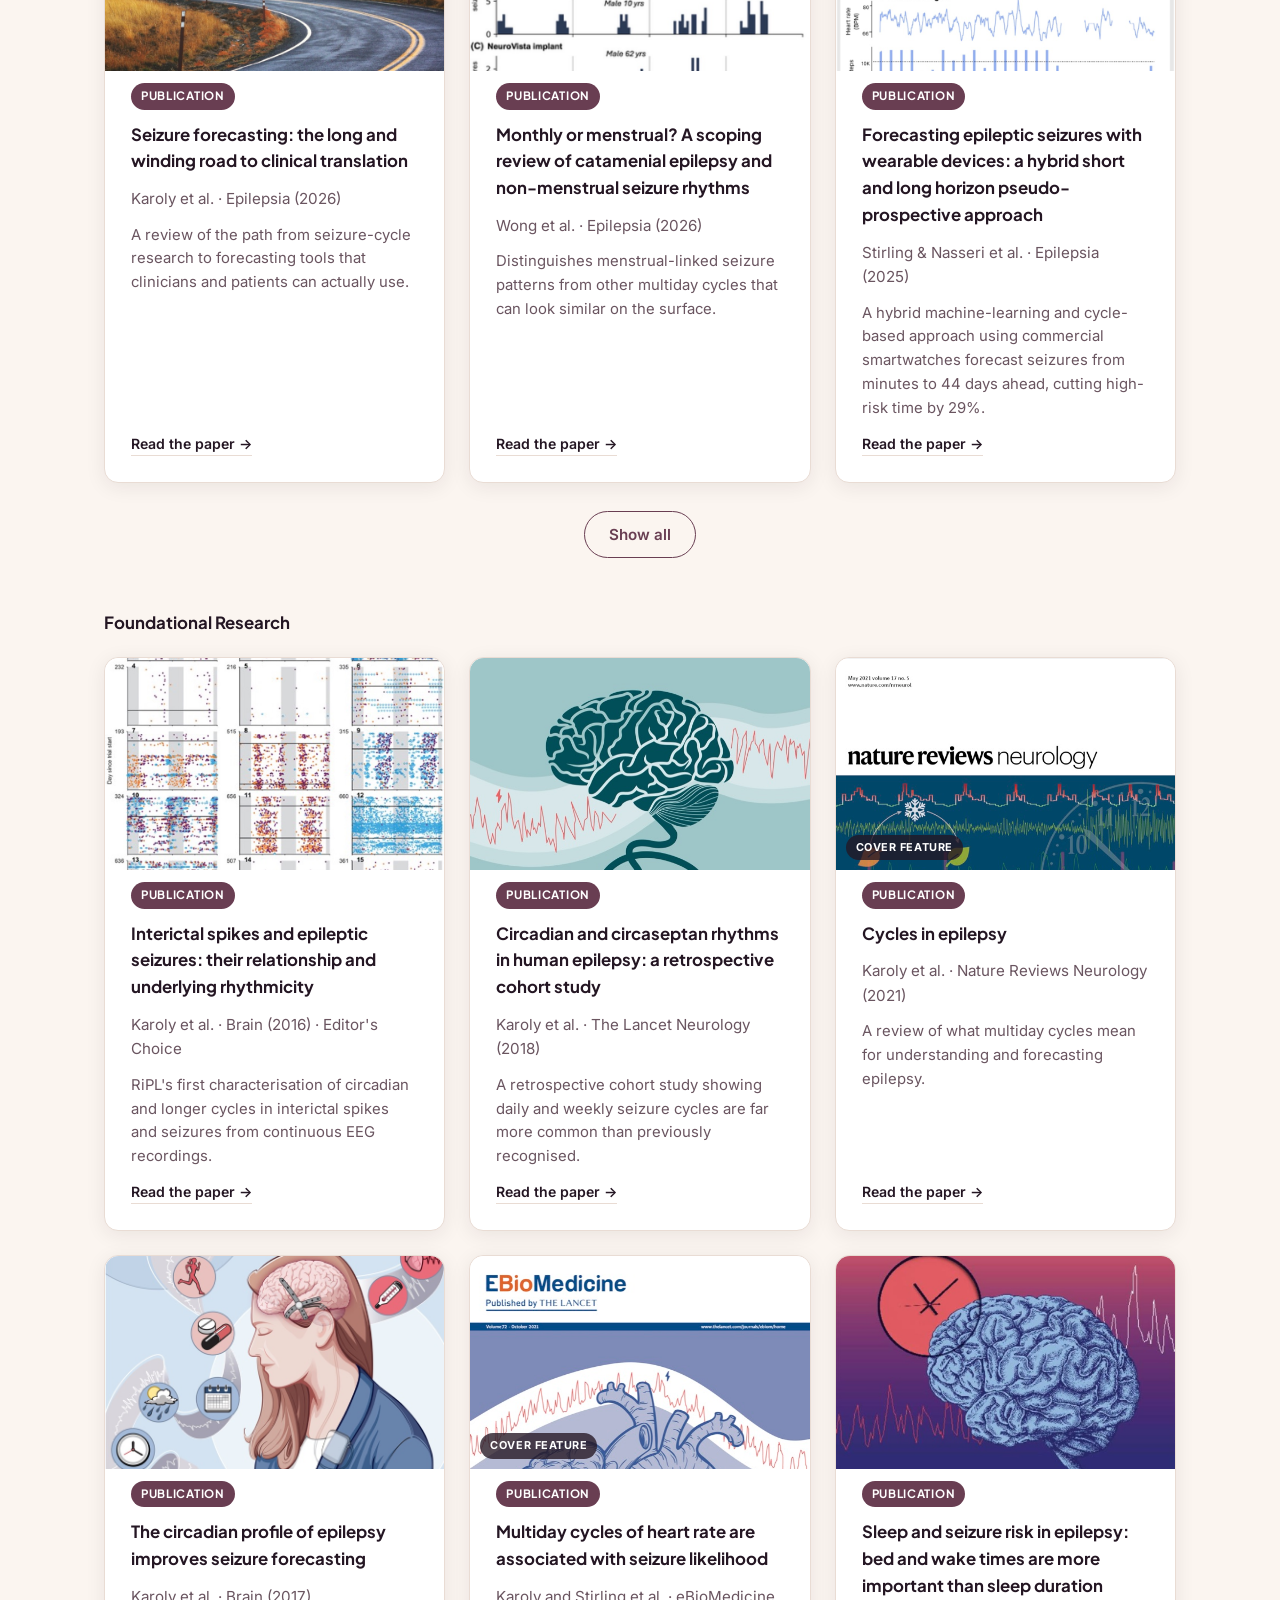
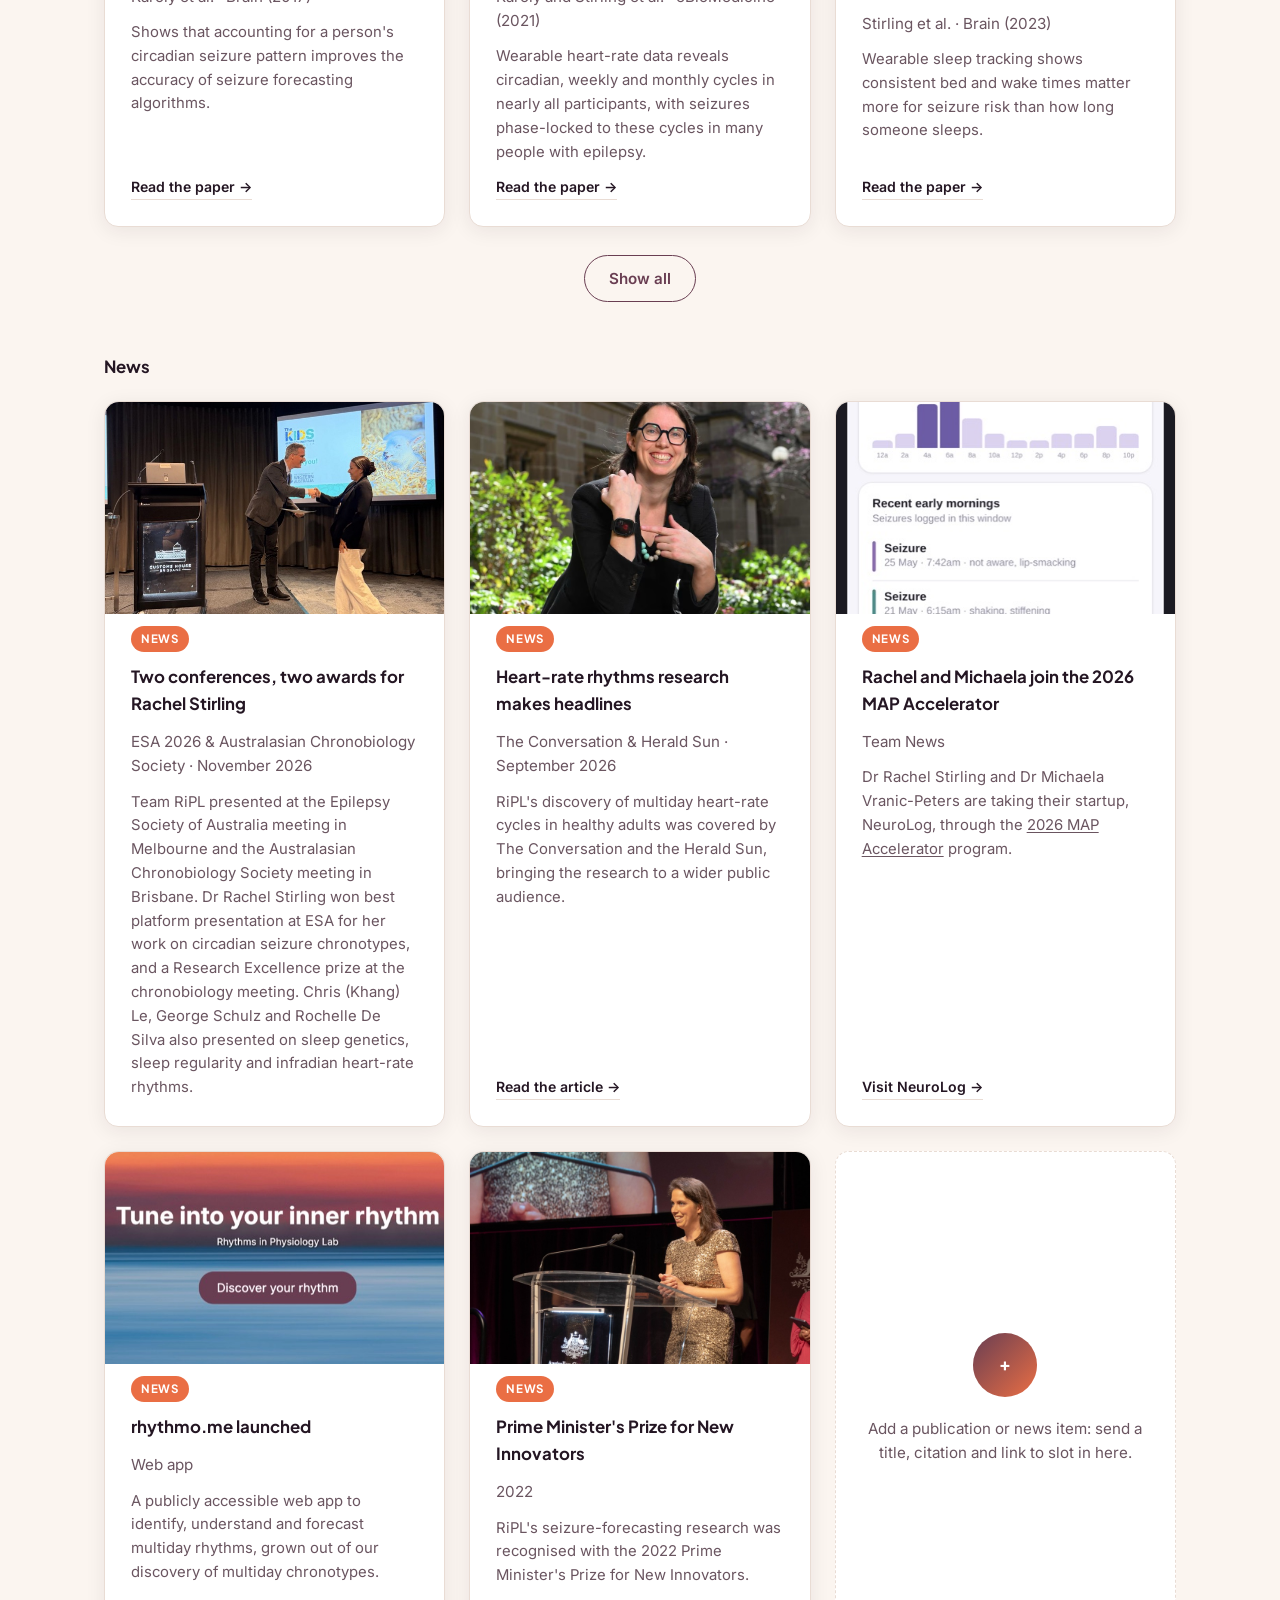
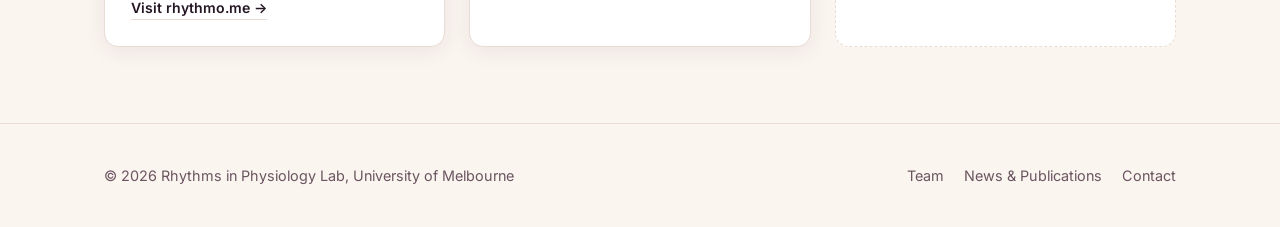
==== commit e8b1d622: "Order Recent Papers newest first and simplify Show all button label Co-Authored-By: Claude Sonnet 5." ====
--- a/publications.html
+++ b/publications.html
@@ -104,6 +104,39 @@
 
       <div class="card pub-card">
         <div class="pub-card-media">
+          <img class="pub-card-image" src="assets/cover-epilepsia-2026-catamenial.jpg" alt="Historical seizure diary figures spanning 1938 physician logs to modern wearable and implant data">
+        </div>
+        <span class="badge publication">Publication</span>
+        <h3>Monthly or menstrual? A scoping review of catamenial epilepsy and non-menstrual seizure rhythms</h3>
+        <p class="pub-meta">Wong et al. · Epilepsia (2026)</p>
+        <p class="blurb">Distinguishes menstrual-linked seizure patterns from other multiday cycles that can look similar on the surface.</p>
+        <a class="read-more" href="https://onlinelibrary.wiley.com/doi/full/10.1002/epi.70424" target="_blank" rel="noopener">Read the paper →</a>
+      </div>
+
+      <div class="card pub-card">
+        <div class="pub-card-media">
+          <img class="pub-card-image" src="assets/cover-epilepsia-2025-forecasting.jpg" alt="App screenshots of a seizure warning system, seizure risk calendar and wearable heart-rate insights, from the hybrid forecasting paper">
+        </div>
+        <span class="badge publication">Publication</span>
+        <h3>Forecasting epileptic seizures with wearable devices: a hybrid short and long horizon pseudo-prospective approach</h3>
+        <p class="pub-meta">Stirling &amp; Nasseri et al. · Epilepsia (2025)</p>
+        <p class="blurb">A hybrid machine-learning and cycle-based approach using commercial smartwatches forecast seizures from minutes to 44 days ahead, cutting high-risk time by 29%.</p>
+        <a class="read-more" href="https://pmc.ncbi.nlm.nih.gov/articles/PMC12344589/" target="_blank" rel="noopener">Read the paper →</a>
+      </div>
+
+      <div class="card pub-card">
+        <div class="pub-card-media">
+          <img class="pub-card-image" src="assets/cover-epilepsia-2025-circadian.jpg" alt="Illustration of a woman adjusting a giant clock with a globe at its centre, split between day and night">
+        </div>
+        <span class="badge publication">Publication</span>
+        <h3>More variable circadian rhythms in epilepsy captured by long-term heart rate recordings from wearable sensors</h3>
+        <p class="pub-meta">Smith et al. (Stirling, co-author) · Epilepsia (2025)</p>
+        <p class="blurb">Long-term wearable heart-rate data shows people with epilepsy have more variable circadian rhythms than those without.</p>
+        <a class="read-more" href="https://onlinelibrary.wiley.com/doi/10.1111/epi.18424" target="_blank" rel="noopener">Read the paper →</a>
+      </div>
+
+      <div class="card pub-card">
+        <div class="pub-card-media">
           <img class="pub-card-image" src="assets/cover-annals-2024.jpg" alt="Figure showing the pro-ictal EEG scheduling method, from self-reported forecast to vEEG monitoring to outcome extraction">
         </div>
         <span class="badge publication">Publication</span>
@@ -111,39 +144,6 @@
         <p class="pub-meta">Naim-Feil et al. · Annals of Neurology (2024)</p>
         <p class="blurb">Validates using multiday seizure cycles to time video-EEG monitoring, catching more seizures per admission.</p>
         <a class="read-more" href="https://onlinelibrary.wiley.com/doi/full/10.1002/ana.27078" target="_blank" rel="noopener">Read the paper →</a>
-      </div>
-
-      <div class="card pub-card">
-        <div class="pub-card-media">
-          <img class="pub-card-image" src="assets/cover-epilepsia-2025-circadian.jpg" alt="Illustration of a woman adjusting a giant clock with a globe at its centre, split between day and night">
-        </div>
-        <span class="badge publication">Publication</span>
-        <h3>More variable circadian rhythms in epilepsy captured by long-term heart rate recordings from wearable sensors</h3>
-        <p class="pub-meta">Smith et al. (Stirling, co-author) · Epilepsia (2025)</p>
-        <p class="blurb">Long-term wearable heart-rate data shows people with epilepsy have more variable circadian rhythms than those without.</p>
-        <a class="read-more" href="https://onlinelibrary.wiley.com/doi/10.1111/epi.18424" target="_blank" rel="noopener">Read the paper →</a>
-      </div>
-
-      <div class="card pub-card">
-        <div class="pub-card-media">
-          <img class="pub-card-image" src="assets/cover-epilepsia-2026-catamenial.jpg" alt="Historical seizure diary figures spanning 1938 physician logs to modern wearable and implant data">
-        </div>
-        <span class="badge publication">Publication</span>
-        <h3>Monthly or menstrual? A scoping review of catamenial epilepsy and non-menstrual seizure rhythms</h3>
-        <p class="pub-meta">Wong et al. · Epilepsia (2026)</p>
-        <p class="blurb">Distinguishes menstrual-linked seizure patterns from other multiday cycles that can look similar on the surface.</p>
-        <a class="read-more" href="https://onlinelibrary.wiley.com/doi/full/10.1002/epi.70424" target="_blank" rel="noopener">Read the paper →</a>
-      </div>
-
-      <div class="card pub-card">
-        <div class="pub-card-media">
-          <img class="pub-card-image" src="assets/cover-epilepsia-2025-forecasting.jpg" alt="App screenshots of a seizure warning system, seizure risk calendar and wearable heart-rate insights, from the hybrid forecasting paper">
-        </div>
-        <span class="badge publication">Publication</span>
-        <h3>Forecasting epileptic seizures with wearable devices: a hybrid short and long horizon pseudo-prospective approach</h3>
-        <p class="pub-meta">Stirling &amp; Nasseri et al. · Epilepsia (2025)</p>
-        <p class="blurb">A hybrid machine-learning and cycle-based approach using commercial smartwatches forecast seizures from minutes to 44 days ahead, cutting high-risk time by 29%.</p>
-        <a class="read-more" href="https://pmc.ncbi.nlm.nih.gov/articles/PMC12344589/" target="_blank" rel="noopener">Read the paper →</a>
       </div>
 
     </div>
@@ -309,6 +309,6 @@
   </div>
 </footer>
 
-<script src="js/main.js?v=2"></script>
+<script src="js/main.js?v=3"></script>
 </body>
 </html>
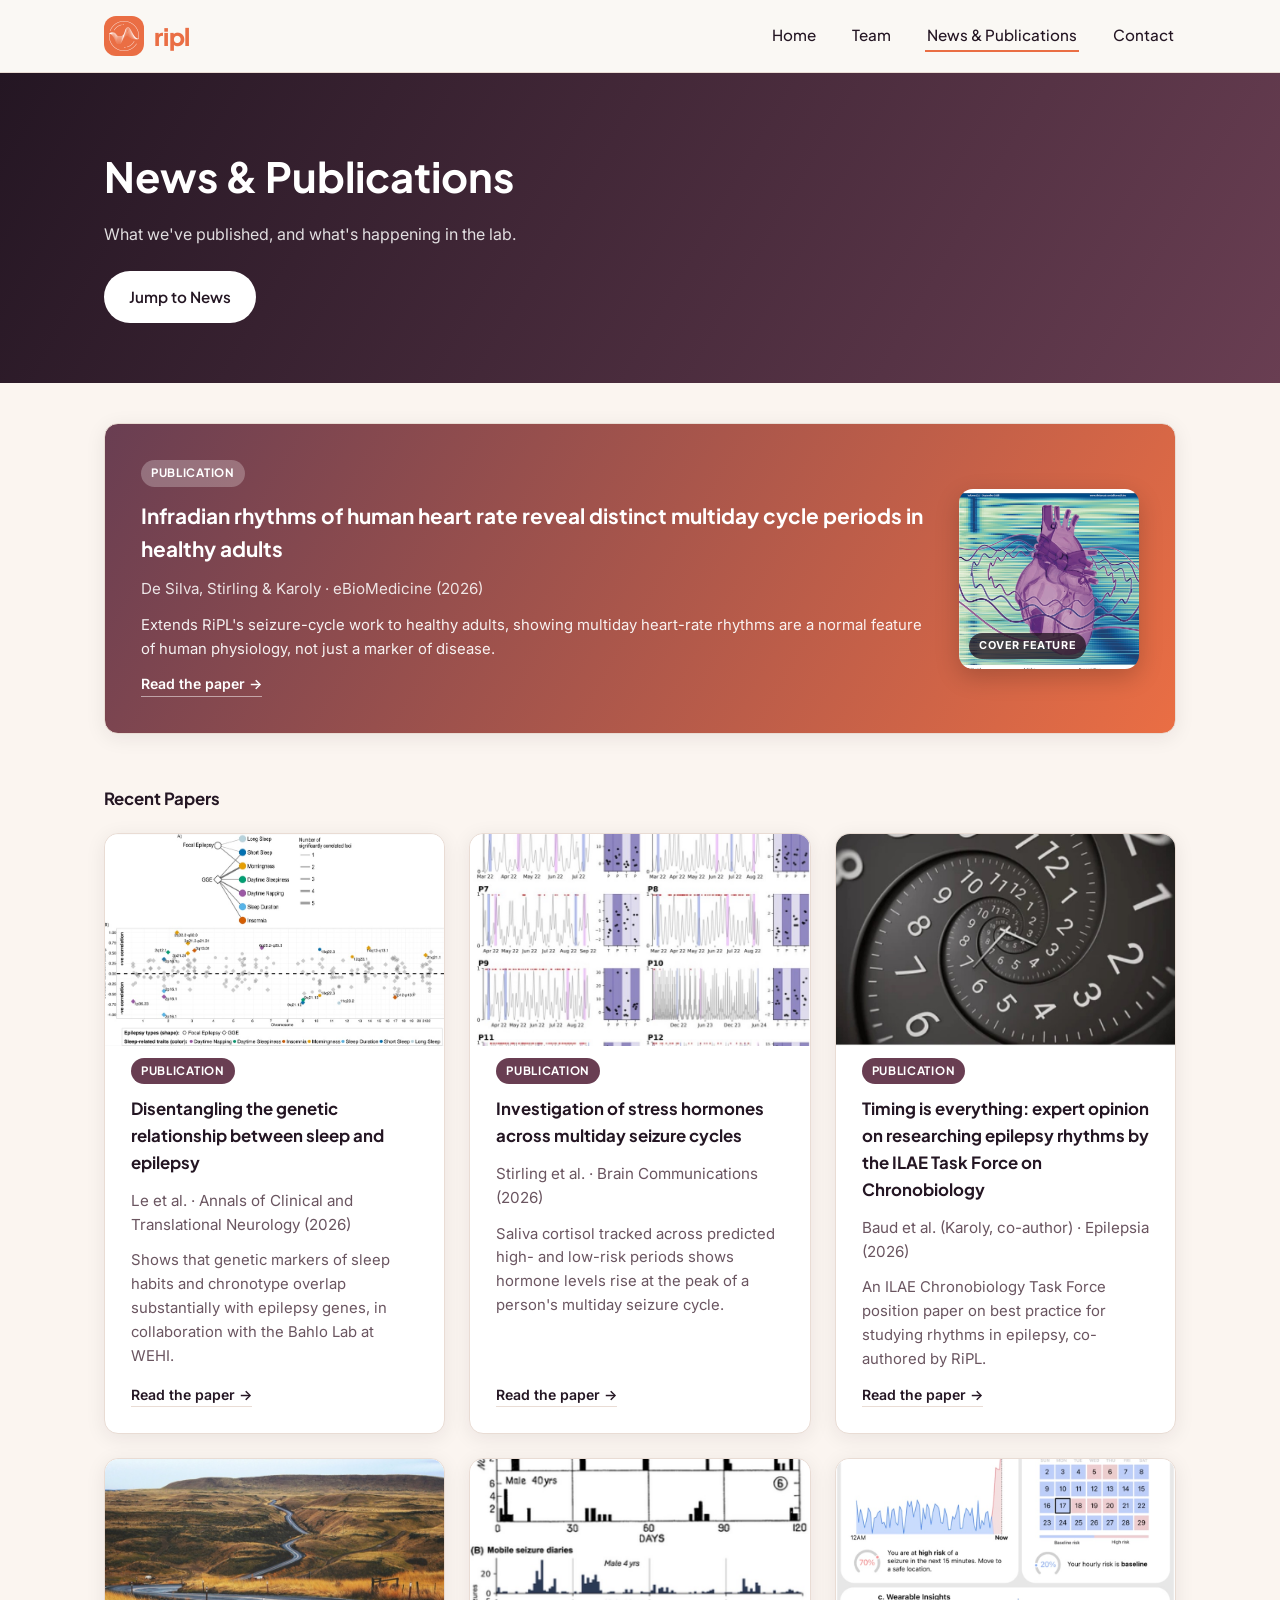
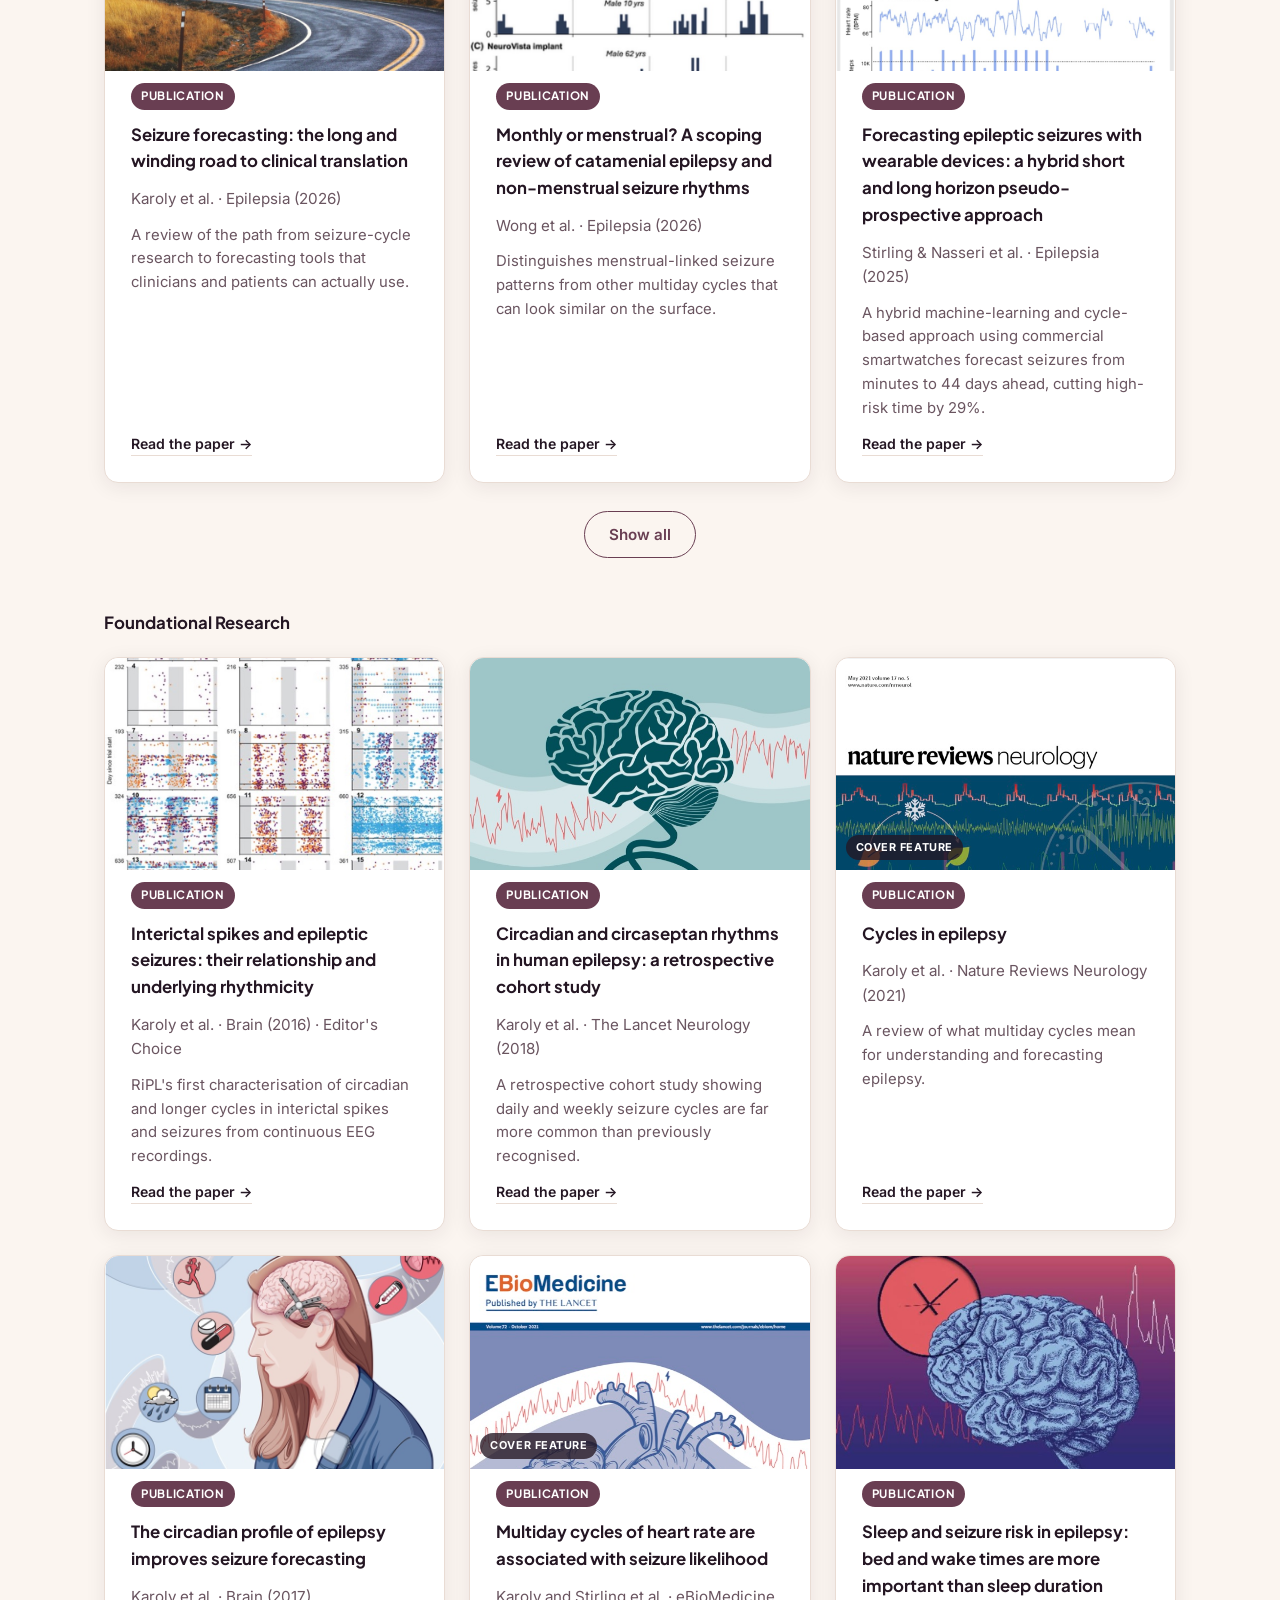
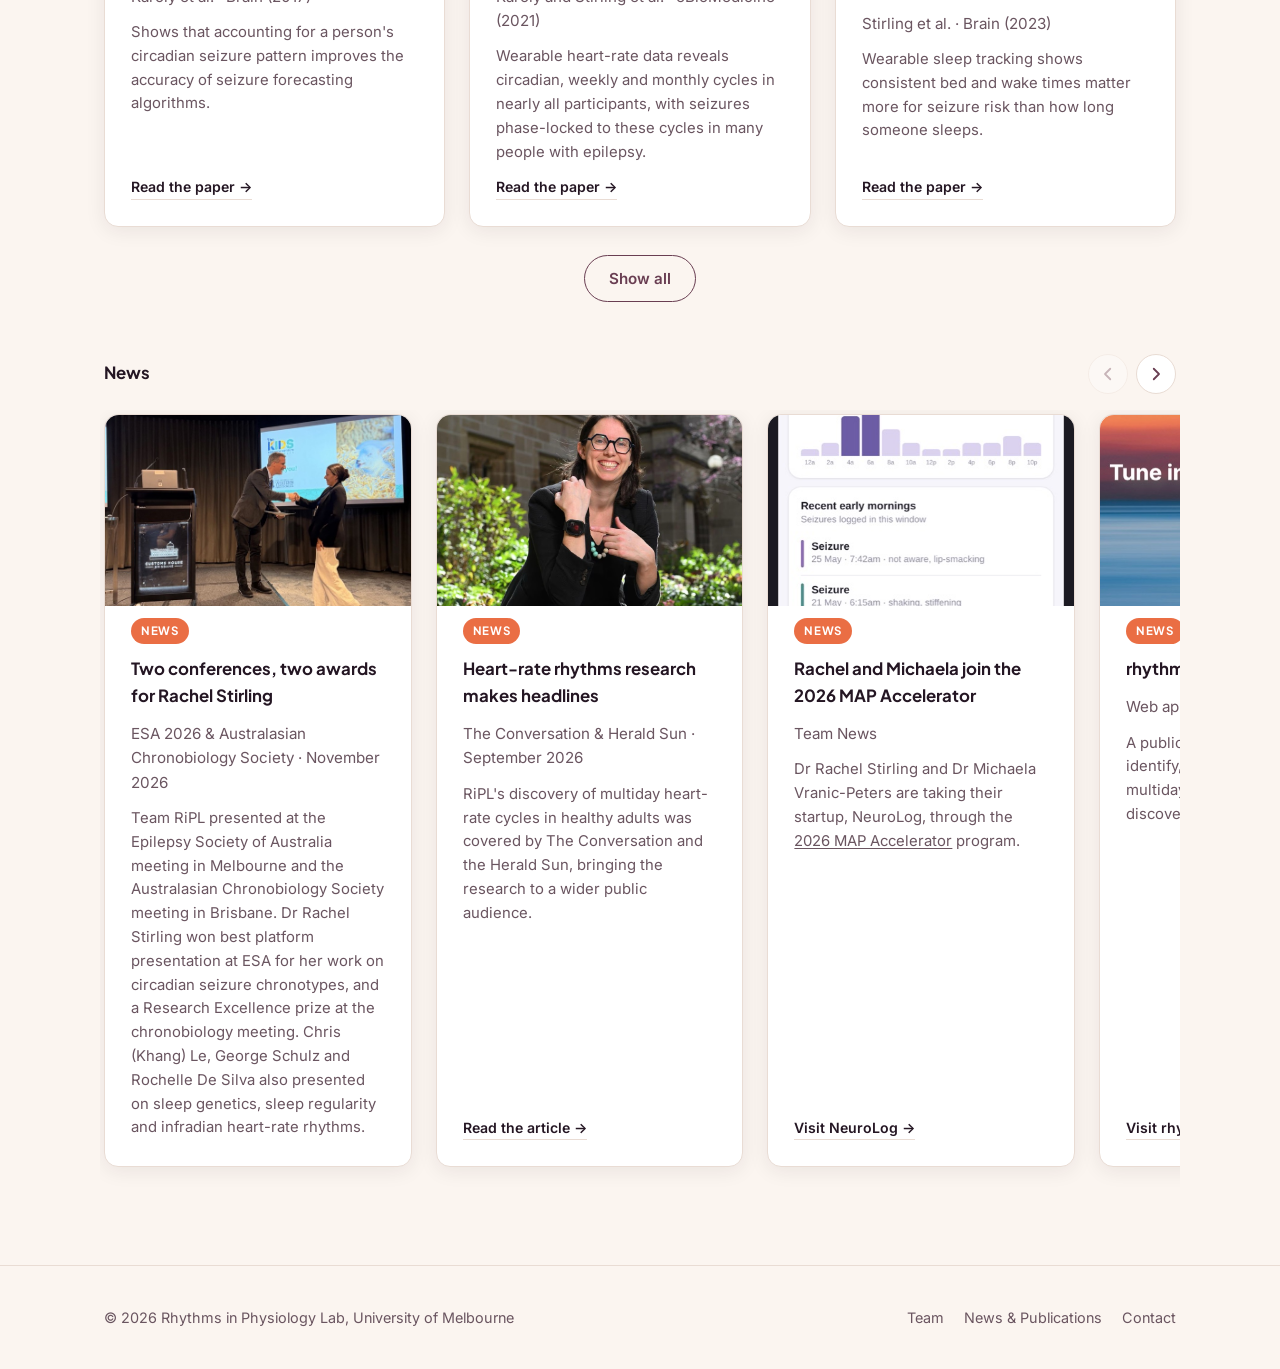
==== commit f9204237: "Make News a single-row horizontal scroller with arrow controls Co-Authored-By: Claude Sonnet 5.5 <no" ====
--- a/publications.html
+++ b/publications.html
@@ -5,7 +5,7 @@
 <meta name="viewport" content="width=device-width, initial-scale=1.0">
 <title>News &amp; Publications | RiPL</title>
 <meta name="description" content="Latest news and scientific publications from the Rhythms in Physiology Lab, University of Melbourne.">
-<link rel="stylesheet" href="css/style.css?v=7">
+<link rel="stylesheet" href="css/style.css?v=8">
 <link rel="preconnect" href="https://fonts.googleapis.com">
 <link rel="preconnect" href="https://fonts.gstatic.com" crossorigin>
 <link href="https://fonts.googleapis.com/css2?family=Plus+Jakarta+Sans:wght@600;700;800&family=Inter:wght@400;500;600&display=swap" rel="stylesheet">
@@ -233,7 +233,7 @@
     </div>
 
     <p class="team-group-title" id="news">News</p>
-    <div class="grid pub-grid">
+    <div class="grid pub-grid" data-scroller="news" aria-label="News items">
 
       <div class="card pub-card">
         <div class="pub-card-media">
@@ -309,6 +309,6 @@
   </div>
 </footer>
 
-<script src="js/main.js?v=3"></script>
+<script src="js/main.js?v=4"></script>
 </body>
 </html>
--- a/css/style.css
+++ b/css/style.css
@@ -473,6 +473,60 @@
 
 .btn-ghost:hover { background: rgba(105, 62, 82, 0.08); }
 
+.group-head {
+  display: flex;
+  align-items: center;
+  justify-content: space-between;
+  gap: 16px;
+  margin: 52px 0 20px;
+}
+
+.group-head .team-group-title { margin: 0; }
+
+.scroll-controls { display: flex; gap: 8px; }
+.scroll-controls[hidden] { display: none; }
+
+.scroll-btn {
+  width: 40px;
+  height: 40px;
+  display: inline-flex;
+  align-items: center;
+  justify-content: center;
+  border-radius: 50%;
+  border: 1.5px solid var(--border);
+  background: var(--surface);
+  color: var(--dusk);
+  cursor: pointer;
+  transition: background 0.15s ease, border-color 0.15s ease;
+}
+
+.scroll-btn:hover:not(:disabled) { background: rgba(105, 62, 82, 0.08); border-color: var(--dusk); }
+.scroll-btn:disabled { opacity: 0.35; cursor: default; }
+
+.pub-grid.is-scroller {
+  display: flex;
+  gap: 24px;
+  overflow-x: auto;
+  overscroll-behavior-x: contain;
+  scroll-snap-type: x proximity;
+  scroll-padding-left: 4px;
+  padding: 4px 4px 22px;
+  margin: -4px -4px 0;
+  scrollbar-width: thin;
+  scrollbar-color: var(--border) transparent;
+}
+
+.pub-grid.is-scroller > .pub-card {
+  flex: 0 0 calc((100% - 72px) / 3.25);
+  scroll-snap-align: start;
+}
+
+.pub-grid.is-scroller:focus-visible { outline: 2px solid var(--dawn); outline-offset: 2px; border-radius: var(--radius); }
+
+@media (max-width: 760px) {
+  .pub-grid.is-scroller > .pub-card { flex-basis: 82%; }
+}
+
 /* ---------- Team ---------- */
 .team-group-title {
   font-family: var(--font-display);
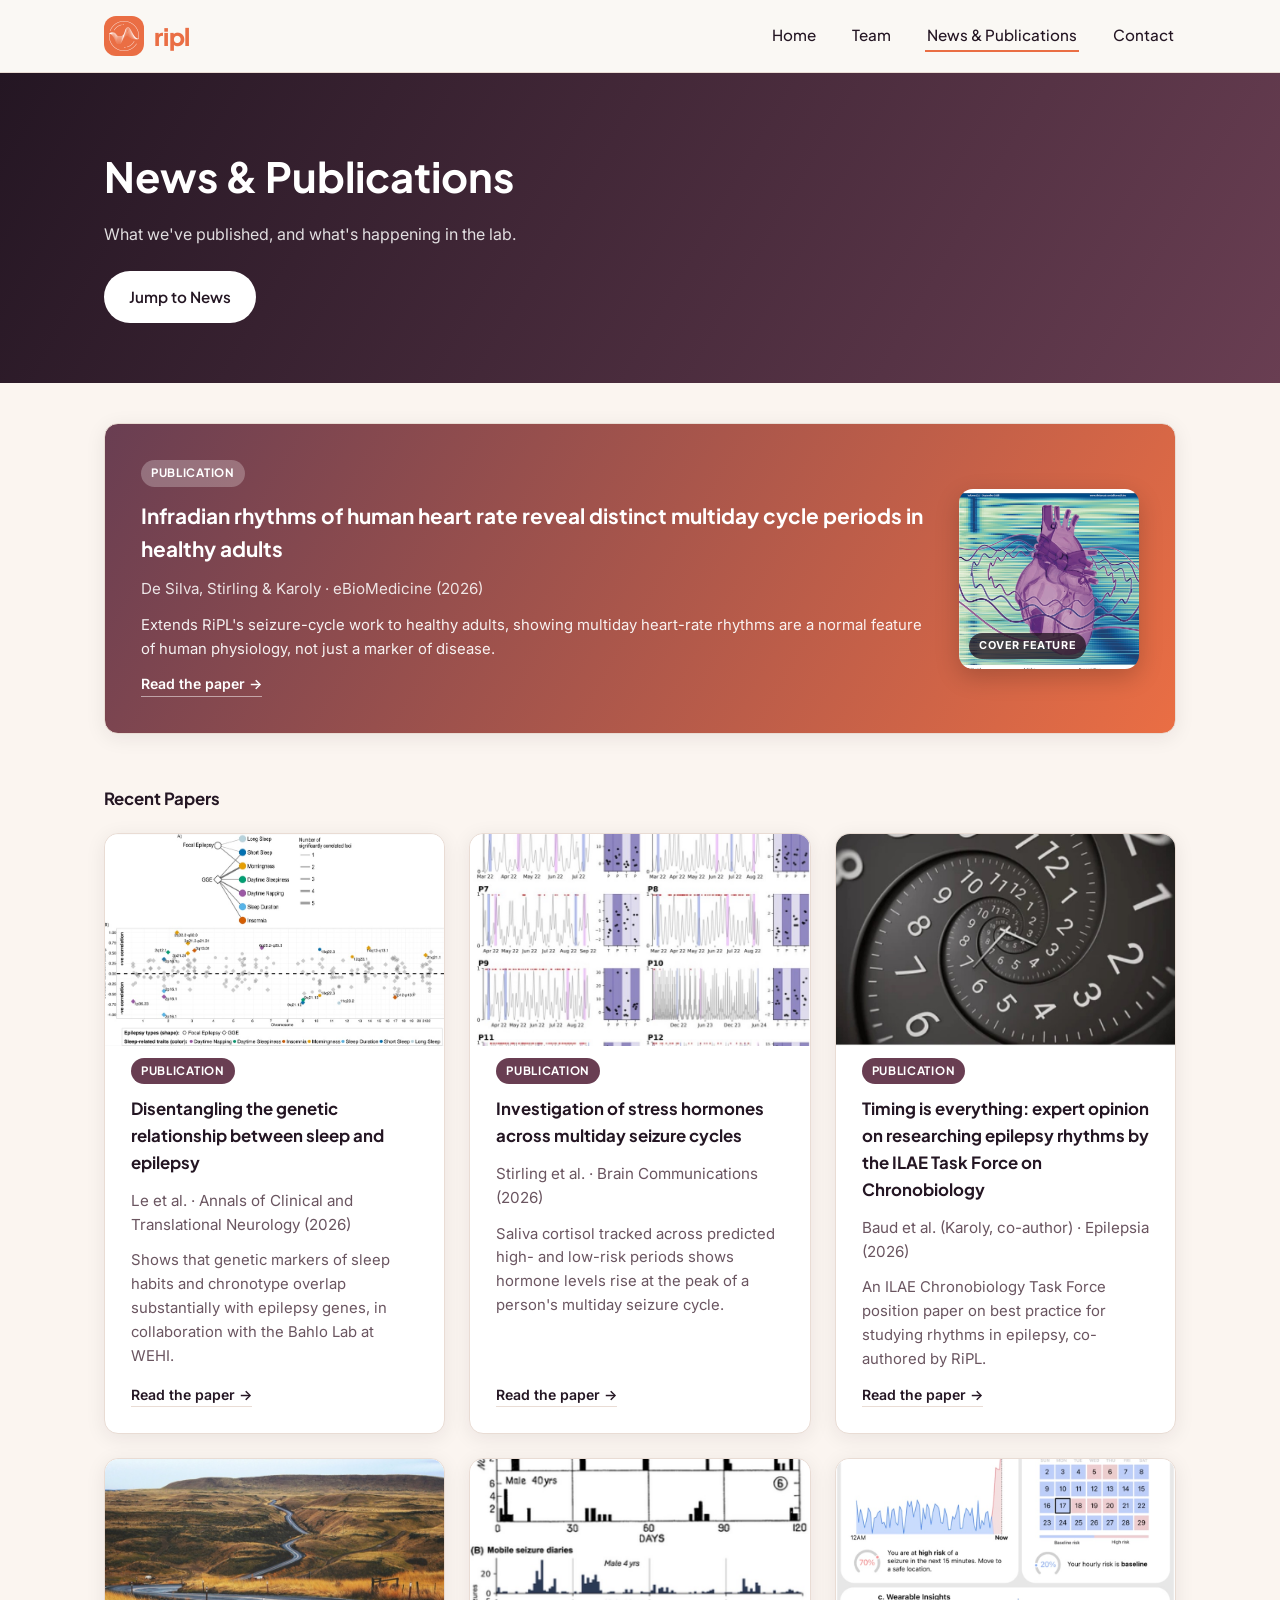
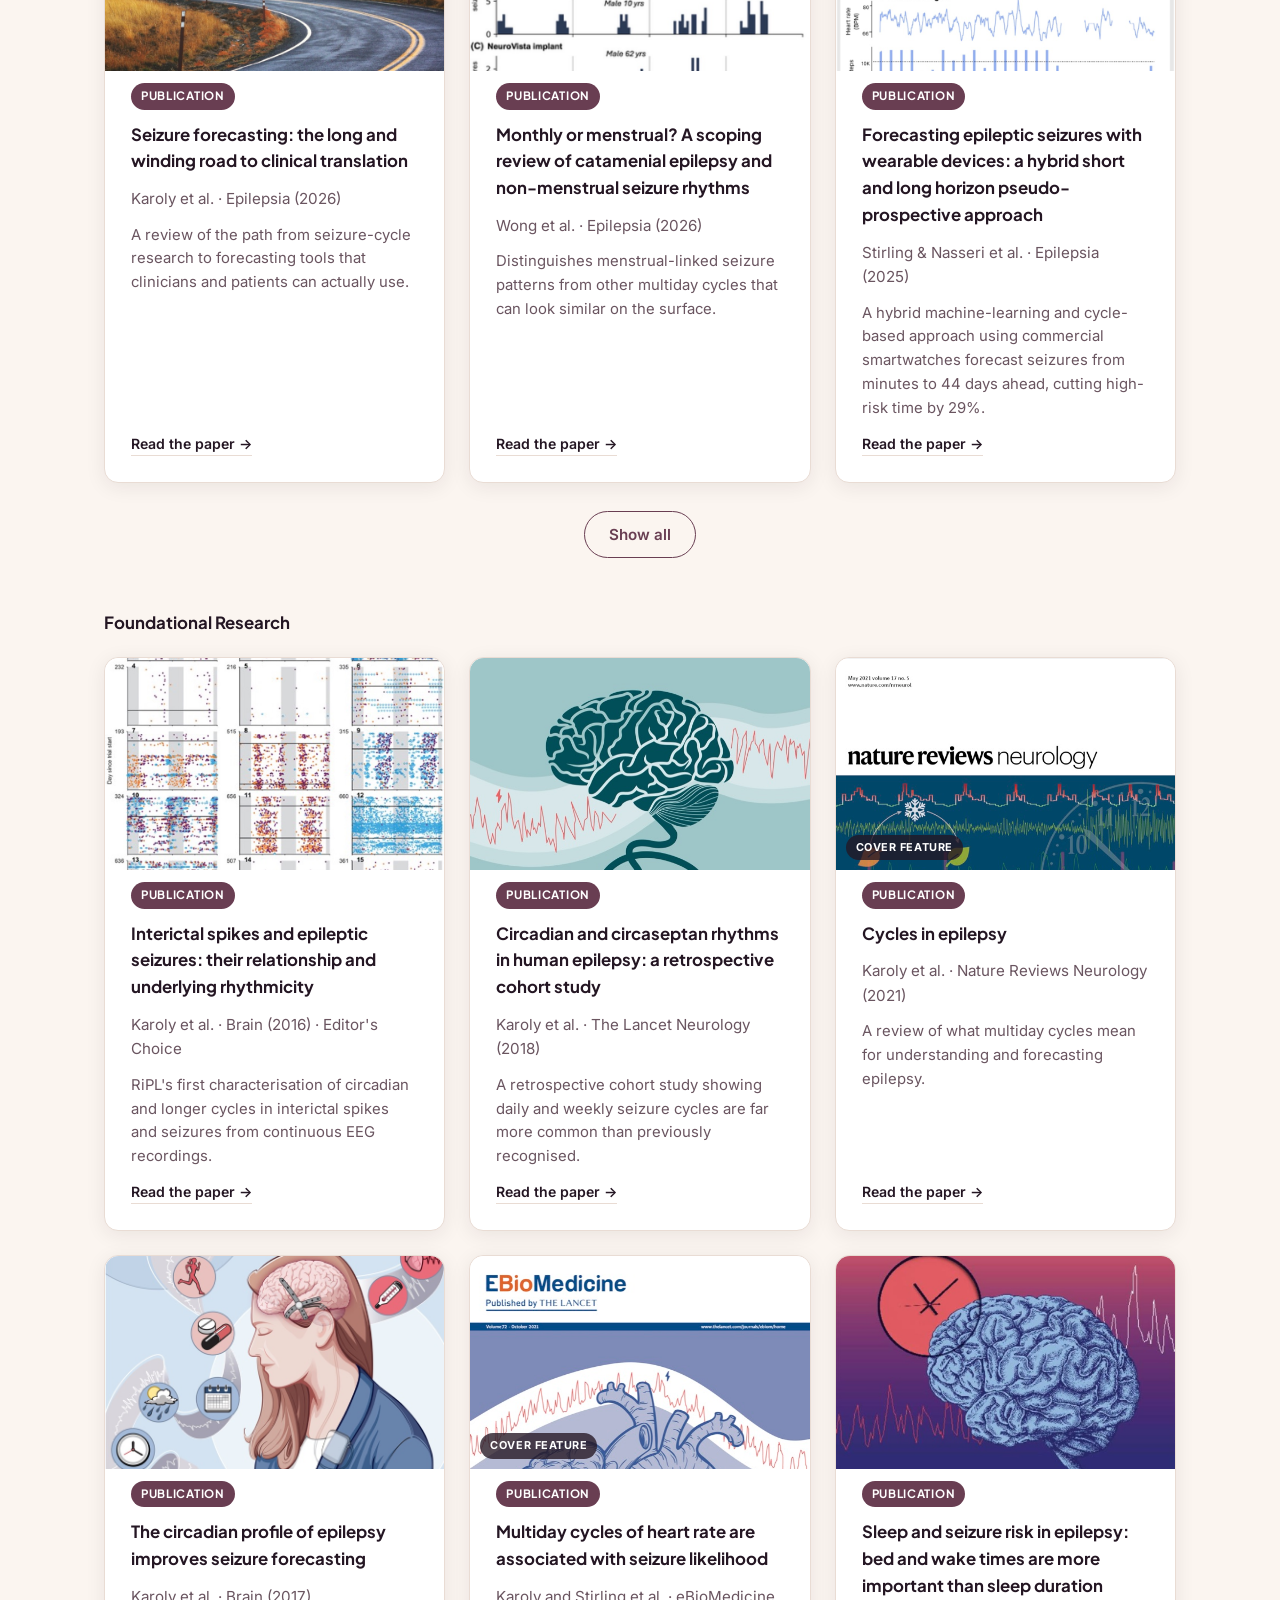
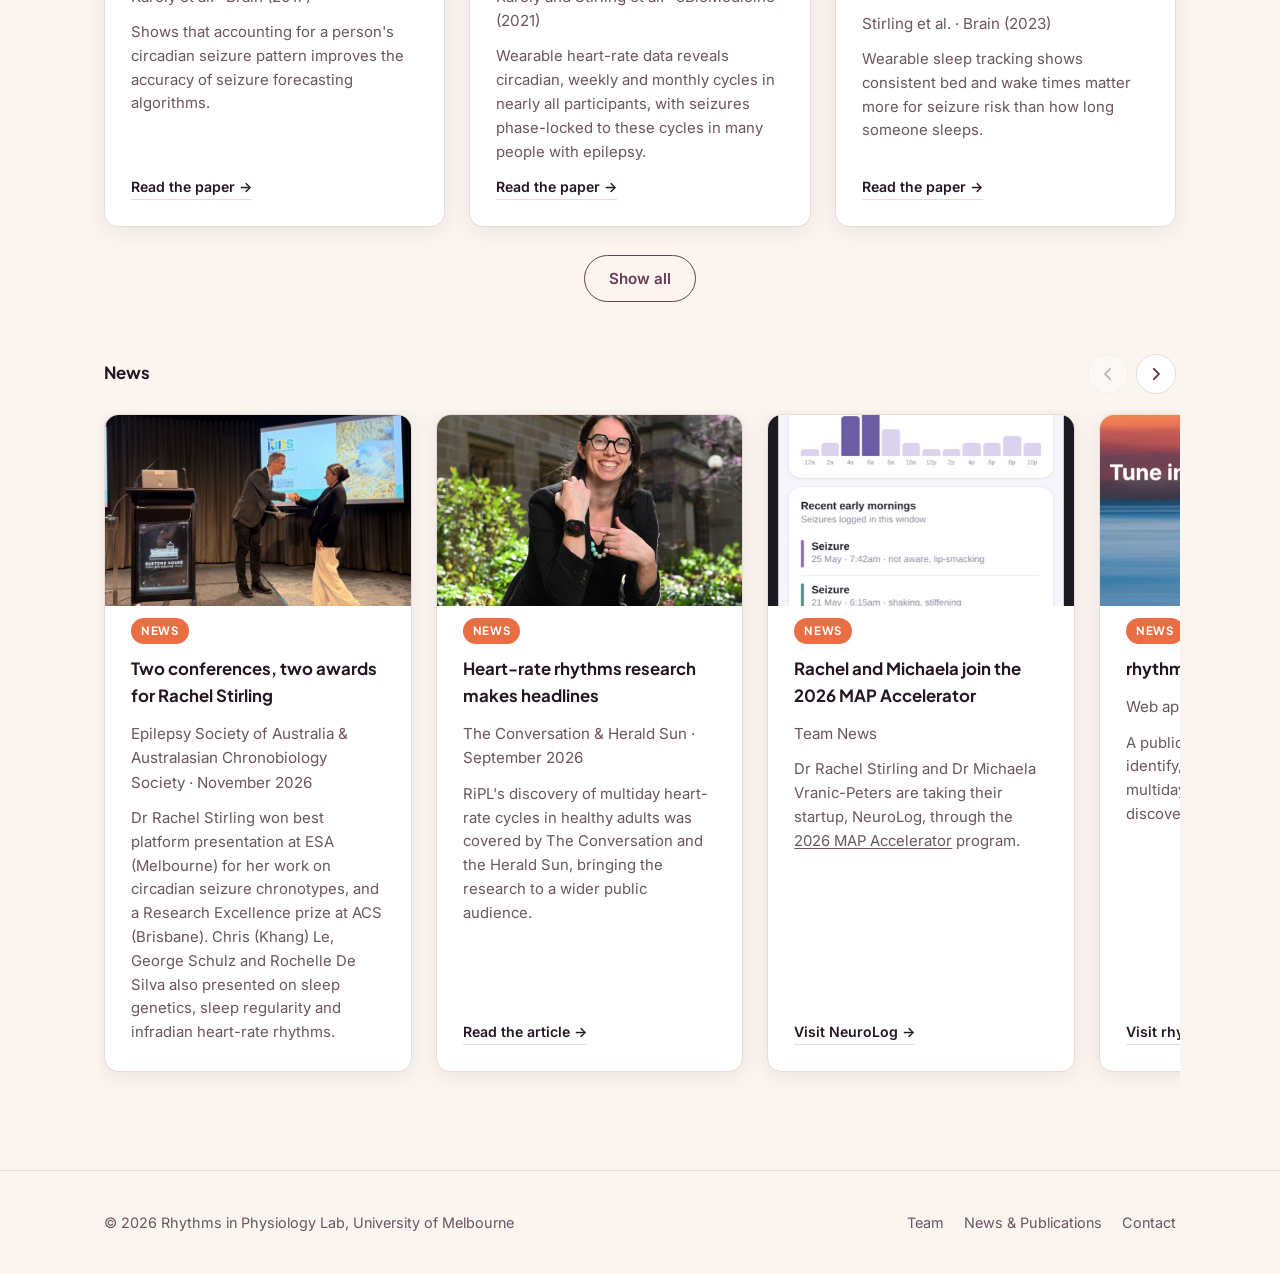
==== commit 1025ce89: "Trim conference news tile text Co-Authored-By: Claude Sonnet 5.5 <noreply@anthropic.com>" ====
--- a/publications.html
+++ b/publications.html
@@ -241,8 +241,8 @@
         </div>
         <span class="badge news">News</span>
         <h3>Two conferences, two awards for Rachel Stirling</h3>
-        <p class="pub-meta">ESA 2026 &amp; Australasian Chronobiology Society · November 2026</p>
-        <p class="blurb">Team RiPL presented at the Epilepsy Society of Australia meeting in Melbourne and the Australasian Chronobiology Society meeting in Brisbane. Dr Rachel Stirling won best platform presentation at ESA for her work on circadian seizure chronotypes, and a Research Excellence prize at the chronobiology meeting. Chris (Khang) Le, George Schulz and Rochelle De Silva also presented on sleep genetics, sleep regularity and infradian heart-rate rhythms.</p>
+        <p class="pub-meta">Epilepsy Society of Australia &amp; Australasian Chronobiology Society · November 2026</p>
+        <p class="blurb">Dr Rachel Stirling won best platform presentation at ESA (Melbourne) for her work on circadian seizure chronotypes, and a Research Excellence prize at ACS (Brisbane). Chris (Khang) Le, George Schulz and Rochelle De Silva also presented on sleep genetics, sleep regularity and infradian heart-rate rhythms.</p>
       </div>
 
       <div class="card pub-card">
